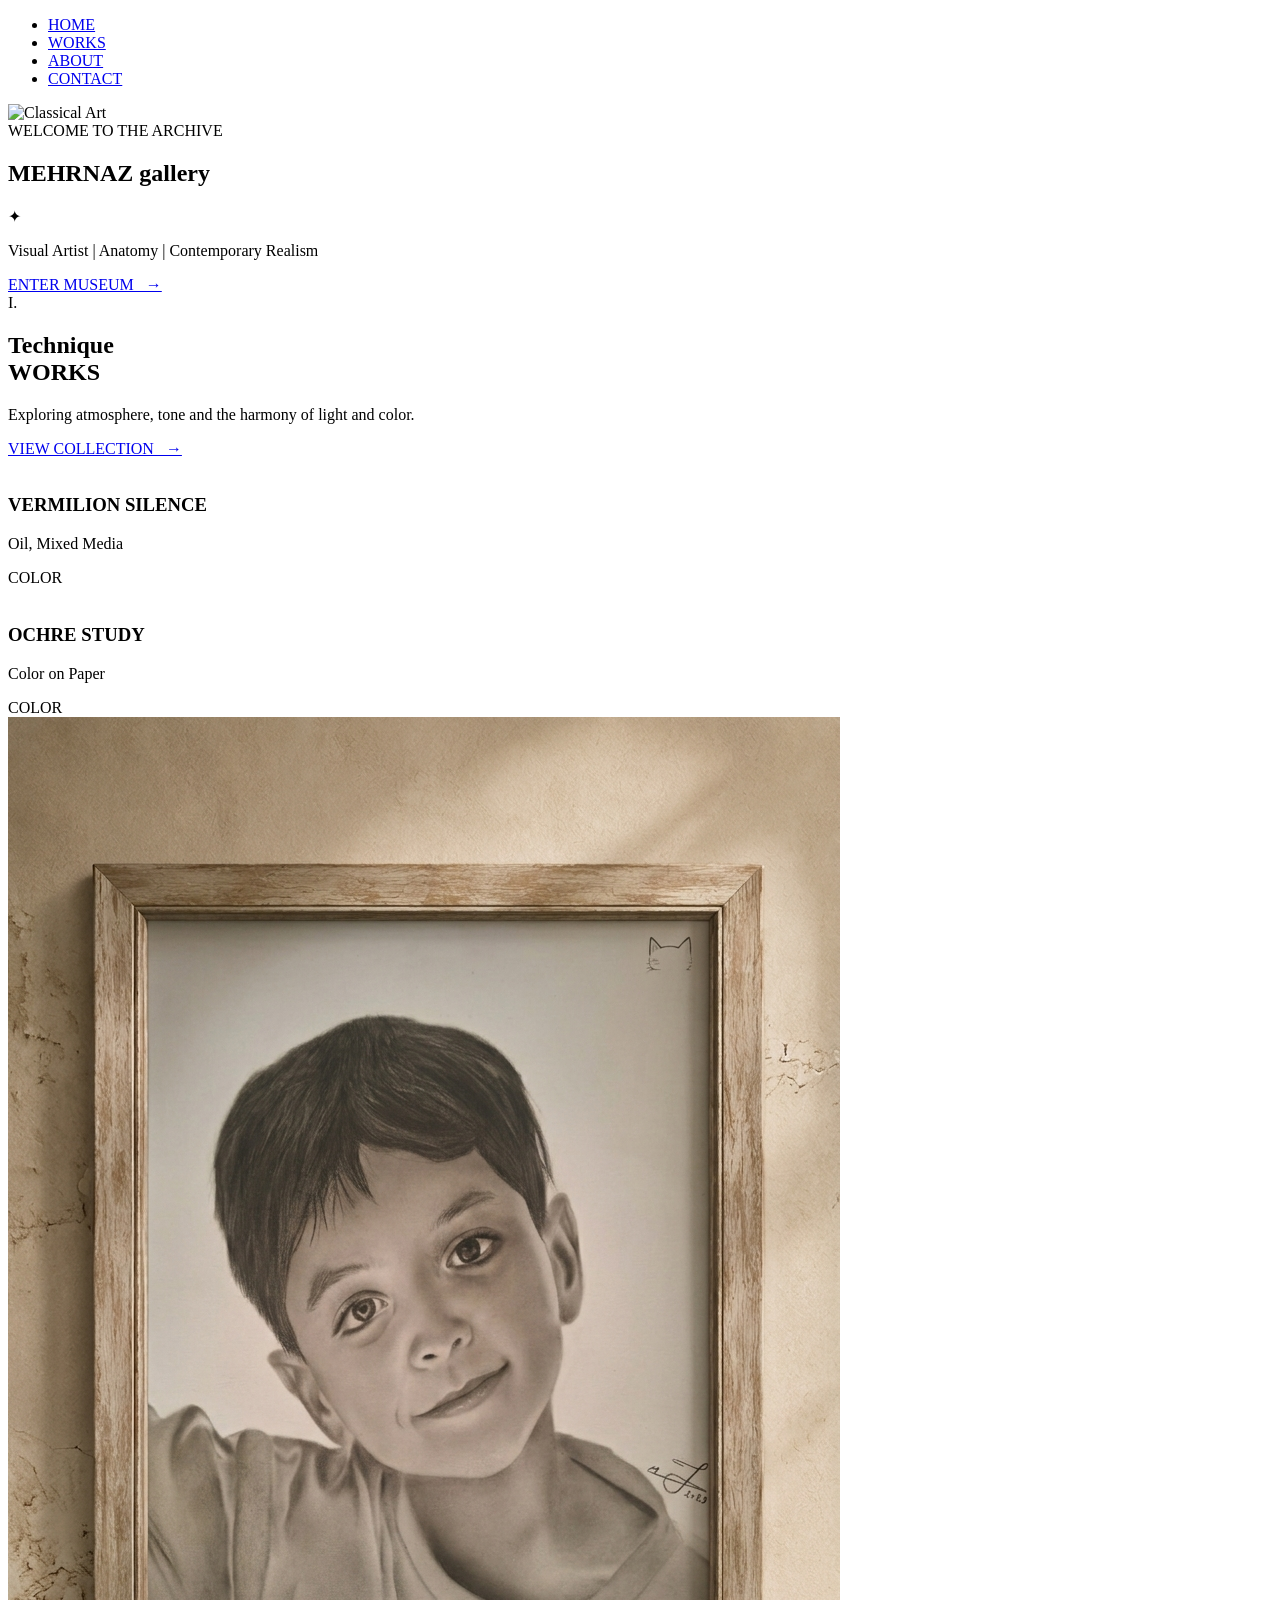
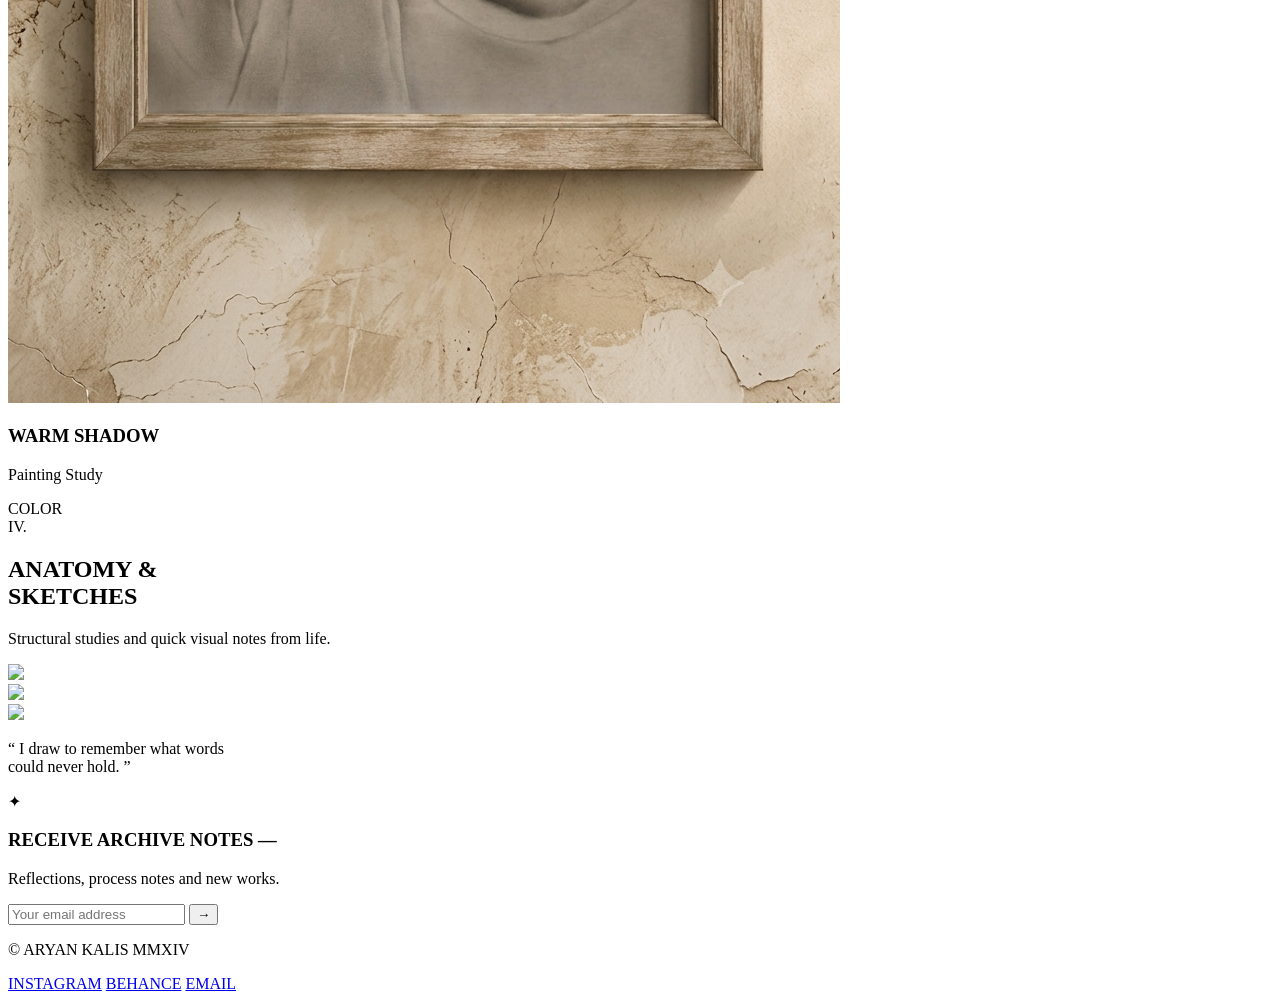
==== index.html @ 2e75ce8a "Add files via upload" ====
<!DOCTYPE html>
<html lang="fa">
<head>
    <meta charset="UTF-8">
    <meta name="viewport" content="width=device-width, initial-scale=1.0">
    <title>MJ| Archive</title>
    <link rel="stylesheet" href="style.css">
  
    <link href="https://fonts.googleapis.com/css2?family=Cinzel:wght@400;700&family=Playfair+Display:ital,wght@0,400;0,700;1,400&display=swap" rel="stylesheet">
</head>
<body>

    <div class="main-wrapper">
        <div class="main-wrapper">
    <section class="hero-section">
        <!-- منو حالا داخل بخش هیرو است تا روی عکس بیاید -->
        <header class="site-header">
           
            <nav class="main-nav">
                <ul>
                    <li><a href="#">HOME</a></li>
                    <li><a href="#museum">WORKS</a></li>
                    <li><a href="color.html">ABOUT</a></li>
                    <li><a href="#footer">CONTACT</a></li>
                </ul>
            </nav>
        </header>

        <img src="./takhtjamshid.png" alt="Classical Art" class="hero-art">
        
        <div class="hero-content">
            <span class="welcome-text">WELCOME TO THE ARCHIVE</span>
            <h1 class="main-title">MEHRNAZ gallery</h1>
            <div class="divider"><span>&#10022;</span></div>
            <p class="subtitle">Visual Artist | Anatomy | Contemporary Realism</p>
            
            <a href="#museum" class="museum-btn">ENTER MUSEUM &nbsp; &rarr;</a>
        </div>
    </section>
</div>
    </div>
<!-- فاصله بین هیرو و آرشیو -->
<div id="museum" class="section-spacer"></div>

<section class="archive-section" id="works">

    <!-- ردیف اول: بزرگ (Color Works) -->
    <div class="archive-row row-large">
        <aside class="archive-sidebar">
            <span class="roman-num">I.</span>
            <h2 class="row-title">Technique<br>WORKS</h2>
            <p class="row-desc">Exploring atmosphere, tone and the harmony of light and color.</p>
            <a href="color.html" class="view-collection">VIEW COLLECTION &nbsp; →</a>
        </aside>

        <div class="grid-3-col">
            <!-- کارت بزرگ ۱ -->
            <article class="big-card">
                <div class="hover-box">
                    <img class="edited-img" src="./koba1.png" alt="">
                    <img class="original-img" src="./koba.jpg" alt="">
                </div>
                <div class="card-info">
                    <h3>VERMILION SILENCE</h3>
                    <p>Oil, Mixed Media</p>
                    <span class="cat-tag">COLOR</span>
                </div>
            </article>
            <!-- کارت بزرگ ۲ -->
            <article class="big-card">
                <div class="hover-box">
                    <img class="edited-img" src="./khis1.png" alt="">
                    <img class="original-img" src="./wet.JPG" alt="">
                </div>
                <div class="card-info">
                    <h3>OCHRE STUDY</h3>
                    <p>Color on Paper</p>
                    <span class="cat-tag">COLOR</span>
                </div>
            </article>
            <!-- کارت بزرگ ۳ -->
            <article class="big-card">
                <div class="hover-box">
                    <img class="edited-img" src="./arad.png" alt="">
                    <img class="original-img" src="./arad1.jpg" alt="">
                </div>
                <div class="card-info">
                    <h3>WARM SHADOW</h3>
                    <p>Painting Study</p>
                    <span class="cat-tag">COLOR</span>
                </div>
            </article>
        </div>
    </div>

    <!-- ردیف دوم: کوچک (Ballpoint Pen) -->
    <!-- <div class="archive-row row-small">
        <aside class="archive-sidebar">
            <span class="roman-num">II.</span>
            <h2 class="row-title">BALLPOINT<br>PEN</h2>
            <p class="row-desc">Intricate details created with controlled lines and pressure.</p>
            <a href="pen.html" class="view-collection">VIEW COLLECTION &nbsp; →</a>
        </aside>

        <div class="grid-5-col">
            <div class="mini-thumb"><div class="hover-box"><img class="edited-img" src="https://images.unsplash.com/photo-1605721911519-3dfeb3be25e7?w=300"><img class="original-img" src="https://images.unsplash.com/photo-1502691876148-a84978e59af8?w=300"></div></div>
            <div class="mini-thumb"><div class="hover-box"><img class="edited-img" src="https://images.unsplash.com/photo-1453728013993-6d66e9c9123a?w=300"><img class="original-img" src="https://images.unsplash.com/photo-1579783922594-0438a2c1ca3f?w=300"></div></div>
            <div class="mini-thumb"><div class="hover-box"><img class="edited-img" src="https://images.unsplash.com/photo-1544465544-1b71aee9dfa3?w=300"><img class="original-img" src="https://images.unsplash.com/photo-1501183638710-841dd1904538?w=300"></div></div>
            <div class="mini-thumb"><div class="hover-box"><img class="edited-img" src="https://images.unsplash.com/photo-1582555172866-f73bb12a2ab3?w=300"><img class="original-img" src="https://images.unsplash.com/photo-1576133611422-54016a50567e?w=300"></div></div>
            <div class="mini-thumb"><div class="hover-box"><img class="edited-img" src="https://images.unsplash.com/photo-1615184661386-3b984377317e?w=300"><img class="original-img" src="https://images.unsplash.com/photo-1549490349-8643362247b5?w=300"></div></div>
        </div>
    </div> -->

    <!-- ردیف سوم: کوچک (Charcoal) -->
    <!-- <div class="archive-row row-small">
        <aside class="archive-sidebar">
            <span class="roman-num">III.</span>
            <h2 class="row-title">CHARCOAL<br>WORKS</h2>
            <p class="row-desc">High contrast portraits and soft atmospheric values.</p>
            <a href="charcoal.html" class="view-collection">VIEW COLLECTION &nbsp; →</a>
        </aside>

        <div class="grid-5-col">
            <div class="mini-thumb"><div class="hover-box"><img class="edited-img" src="https://images.unsplash.com/photo-1506744038136-46273834b3fb?w=300"><img class="original-img" src="https://images.unsplash.com/photo-1543857778-c4a1a3e0b2eb?w=300"></div></div>
            <div class="mini-thumb"><div class="hover-box"><img class="edited-img" src="https://images.unsplash.com/photo-1533035350221-afc0173da7f9?w=300"><img class="original-img" src="https://images.unsplash.com/photo-1505740420928-5e560c06d30e?w=300"></div></div>
            <div class="mini-thumb"><div class="hover-box"><img class="edited-img" src="https://images.unsplash.com/photo-1584441484033-6625a3aaccda?w=300"><img class="original-img" src="https://images.unsplash.com/photo-1514306191717-452ec28c7814?w=300"></div></div>
            <div class="mini-thumb"><div class="hover-box"><img class="edited-img" src="https://images.unsplash.com/photo-1551269901-5c5e14c25df7?w=300"><img class="original-img" src="https://images.unsplash.com/photo-1503023345310-bd7c1de61c7d?w=300"></div></div>
            <div class="mini-thumb"><div class="hover-box"><img class="edited-img" src="https://images.unsplash.com/photo-1513542789411-b6a5d4f31634?w=300"><img class="original-img" src="https://images.unsplash.com/photo-1494232410401-ad00d5433cfa?w=300"></div></div>
        </div>
    </div> -->

    <!-- ردیف چهارم: کوچک (Anatomy & Sketch) ادغام شده -->
    <div class="archive-row row-small">
        <aside class="archive-sidebar">
            <span class="roman-num">IV.</span>
            <h2 class="row-title">ANATOMY &<br>SKETCHES</h2>
            <p class="row-desc">Structural studies and quick visual notes from life.</p>
            <!-- <a href="anatomy.html" class="view-collection">VIEW COLLECTION &nbsp; →</a> -->
        </aside>

        <div class="grid-5-col">
            <div class="mini-thumb"><div class="hover-box"><img class="edited-img" src="./New folder/jom1.png"></div></div>
            <div class="mini-thumb"><div class="hover-box"><img class="edited-img" src="./New folder/jom2.png"></div></div>
            <!-- <div class="mini-thumb"><div class="hover-box"><img class="edited-img" src="./New folder/pa1.png"><img class="original-img" src="https://images.unsplash.com/photo-1543857778-c4a1a3e0b2eb?w=300"></div></div> -->
            <!-- <div class="mini-thumb"><div class="hover-box"><img class="edited-img" src="./New folder/pa2.png"><img class="original-img" src="https://images.unsplash.com/photo-1544717297-fa15c390212a?w=300"></div></div> -->
            <div class="mini-thumb"><div class="hover-box"><img class="edited-img" src="./New folder/pa3.png"></div></div>
        </div>
    </div>

</section>
<footer id="footer" class="site-footer">
    <div class="footer-container">
        
        <!-- بخش نقل‌قول سمت چپ -->
        <div class="footer-quote">
            <p class="quote-text">
                “ I draw to remember what words <br> could never hold. ”
            </p>
            <div class="footer-symbol">✦</div>
        </div>

        <!-- بخش خبرنامه سمت راست -->
        <div class="footer-newsletter">
            <h3 class="newsletter-title">RECEIVE ARCHIVE NOTES —</h3>
            <p class="newsletter-desc">Reflections, process notes and new works.</p>
            
            <form class="subscribe-form">
                <input type="email" placeholder="Your email address" class="email-input">
                <button type="submit" class="submit-btn">→</button>
            </form>
        </div>

    </div>
    
    <!-- بخش کپی‌رایت پایین -->
    <div class="footer-bottom">
        <p>© ARYAN KALIS MMXIV</p>
        <div class="social-links">
            <a href="#">INSTAGRAM</a>
            <a href="#">BEHANCE</a>
            <a href="#">EMAIL</a>
        </div>
    </div>
</footer>
</body>
</html>
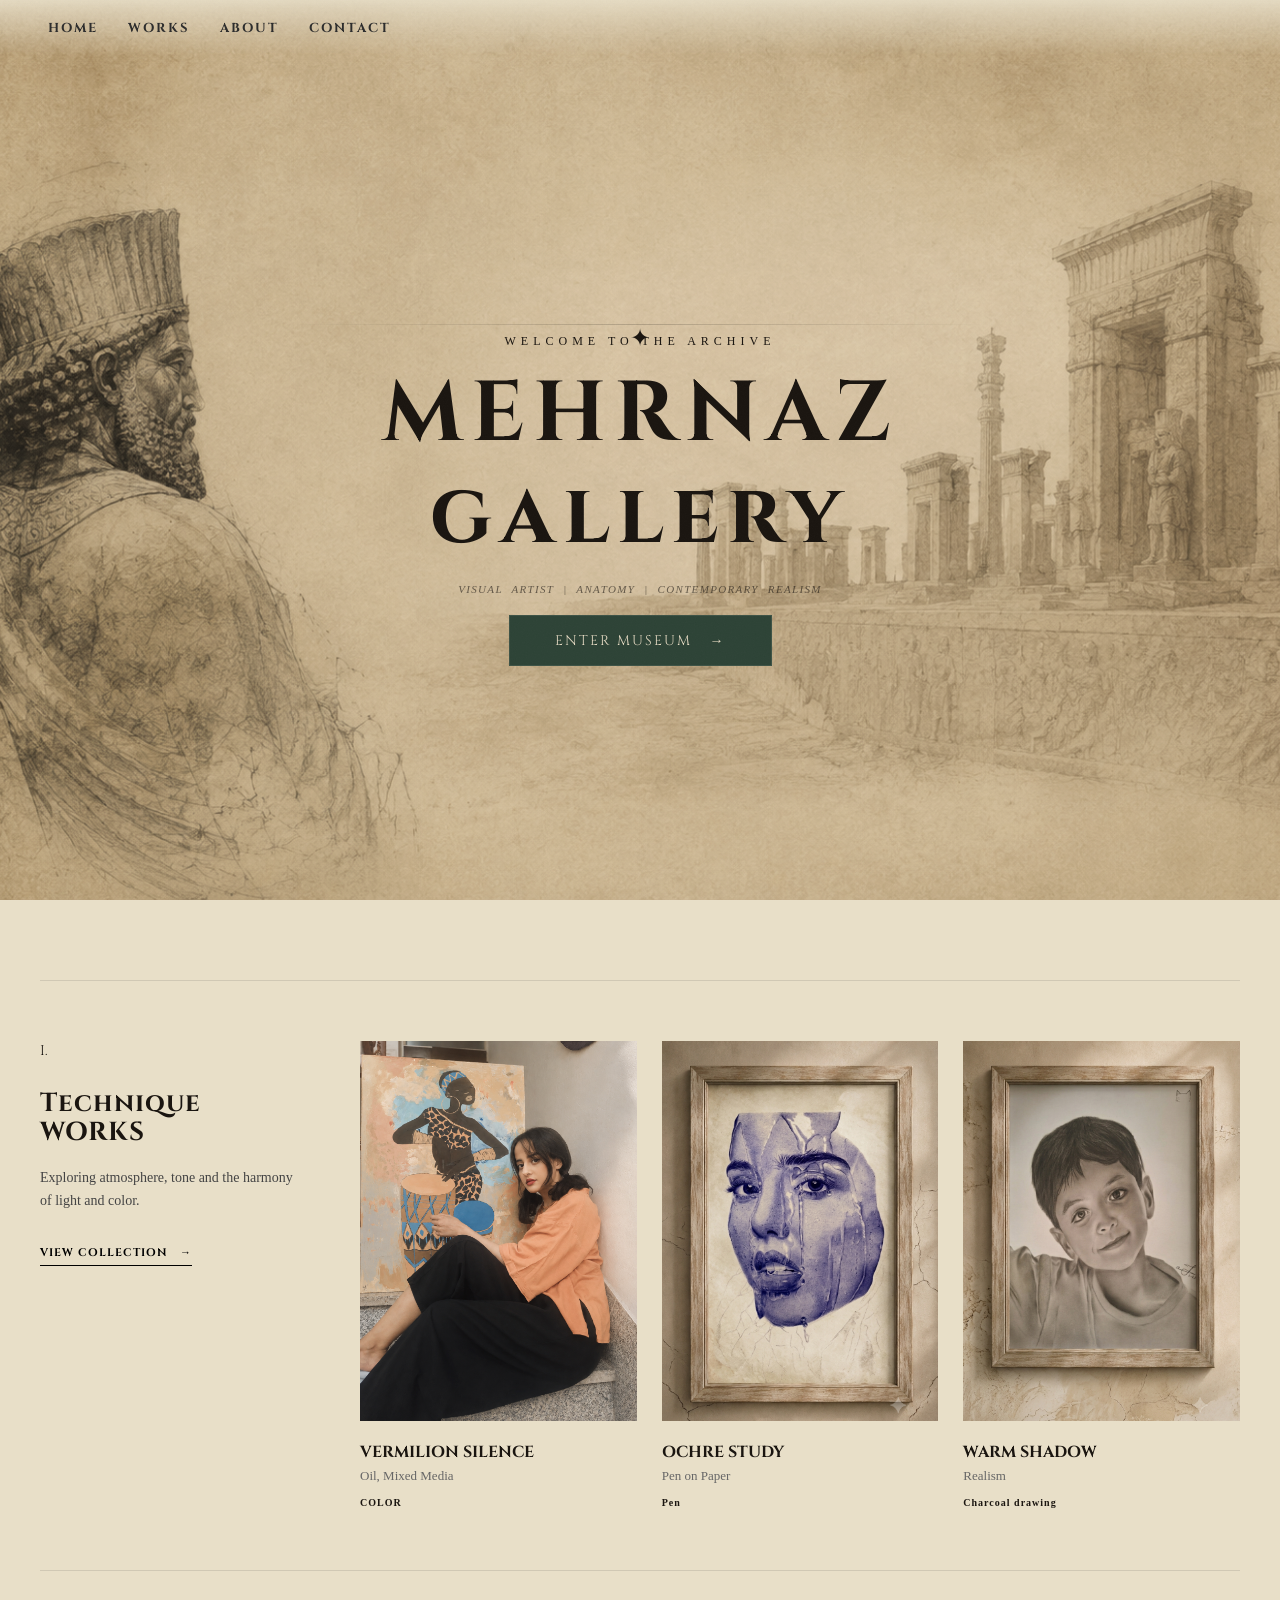
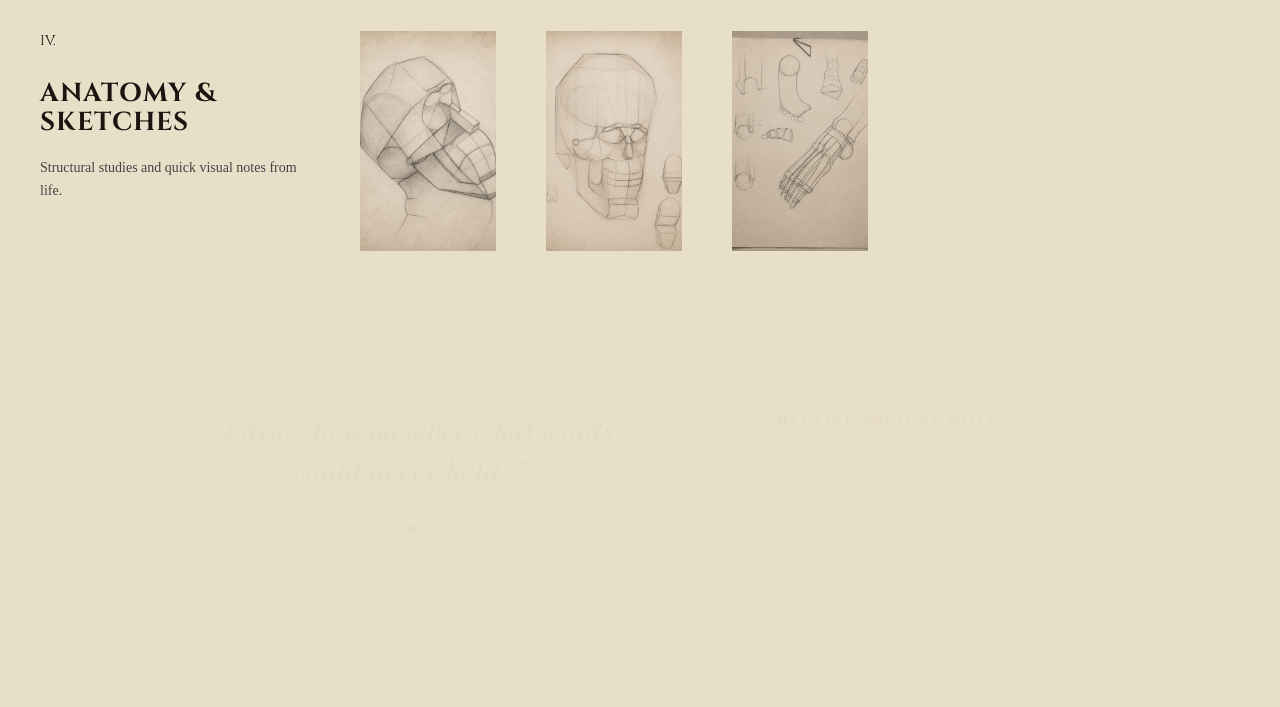
==== commit 0ac782e0: "Update index.html" ====
--- a/index.html
+++ b/index.html
@@ -74,8 +74,8 @@
                 </div>
                 <div class="card-info">
                     <h3>OCHRE STUDY</h3>
-                    <p>Color on Paper</p>
-                    <span class="cat-tag">COLOR</span>
+                    <p>Pen on Paper</p>
+                    <span class="cat-tag">Pen</span>
                 </div>
             </article>
             <!-- کارت بزرگ ۳ -->
@@ -86,8 +86,8 @@
                 </div>
                 <div class="card-info">
                     <h3>WARM SHADOW</h3>
-                    <p>Painting Study</p>
-                    <span class="cat-tag">COLOR</span>
+                    <p>Realism</p>
+                    <span class="cat-tag">Charcoal drawing</span>
                 </div>
             </article>
         </div>
@@ -183,4 +183,4 @@
     </div>
 </footer>
 </body>
-</html>+</html>
--- a/style.css
+++ b/style.css
@@ -0,0 +1,1164 @@
+/* ۱. تنظیمات پایه و ریست کردن مرورگر */
+* {
+    margin: 0;
+    padding: 0;
+    box-sizing: border-box;
+}
+html {
+  scroll-behavior: smooth;
+}
+
+body {
+    /* ۱. فونت و رنگ متن */
+    font-family: 'Playfair Display', serif;
+    color: #2c2c2c;
+    margin: 0;
+    padding: 0;
+
+    /* ۲. تنظیم عکس پس‌زمینه (استفاده از background-image به جای background خالی) */
+    background-image: url('./1782027139327.jpg');
+    
+    /* ۳. جلوگیری از تکرار */
+    background-repeat: no-repeat;
+    
+    /* ۴. پوشش کل صفحه بدون تغییر شکل */
+    background-size: cover;
+    
+    /* ۵. ثابت ماندن پس‌زمینه موقع اسکرول (بسیار مهم برای تمیز بودن کار) */
+    background-attachment: fixed;
+    
+    /* ۶. مرکز کردن عکس */
+    background-position: center;
+}
+/* ۲. بخش هیرو (تصویر کل صفحه) */
+.hero-section {
+    position: relative;
+    width: 100%;
+    height: 100vh; /* ارتفاع کل صفحه */
+    display: flex;
+    flex-direction: column;
+    justify-content: center;
+    align-items: center;
+    text-align: center;
+}
+a {
+  text-decoration: none;   /* حذف خط زیر */
+  color: inherit;          /* رنگ مثل بقیه متن */
+}
+/* تصویر پس‌زمینه */
+.hero-art {
+    position: absolute;
+    top: 0;
+    left: 0;
+    width: 100%;
+    height: 100%;
+    object-fit: cover; /* پر کردن صفحه بدون تغییر شکل */
+    z-index: 1;
+    filter: sepia(30%) brightness(0.9);
+}
+
+/* ۳. منوی بالای صفحه (روی عکس) */
+.site-header {
+    position: absolute;
+    top: 0;
+    left: 0;
+    width: 100%;
+    z-index: 10;
+    display: flex;
+    justify-content: space-between;
+    align-items: center;
+    padding: 20px 5%;
+}
+
+.logo {
+    font-family: 'Cinzel', serif;
+    font-size: 24px;
+    border: 1px solid #2c2c2c;
+    padding: 5px 12px;
+}
+
+/* رفع مشکل عمودی بودن و نقطه‌های منو */
+.main-nav ul {
+    list-style: none; /* حذف نقطه‌ها */
+    display: flex;    /* افقی کردن منو */
+    gap: 30px;        /* فاصله بین گزینه‌ها */
+}
+
+.main-nav ul li a {
+    text-decoration: none;
+    color: #2c2c2c;
+    font-family: 'Cinzel', serif;
+    font-size: 13px;
+    letter-spacing: 2px;
+    font-weight: bold;
+}
+
+/* ۴. محتوای وسط صفحه */
+.hero-content {
+    position: relative;
+    z-index: 5;
+    max-width: 800px;
+    padding: 20px;
+}
+
+.welcome-text {
+    font-size: 12px;
+    letter-spacing: 5px;
+    display: block;
+    margin-bottom: 10px;
+}
+
+.main-title {
+    font-family: 'Cinzel', serif;
+    font-size: clamp(40px, 10vw, 85px); /* ریسپانسیو کردن خودکار سایز متن */
+    letter-spacing: 8px;
+    line-height: 1.2;
+    margin: 15px 0;
+}
+
+.divider {
+    font-size: 24px;
+    margin: 10px 0;
+}
+
+.subtitle {
+    font-size: clamp(14px, 2vw, 18px);
+    font-style: italic;
+    margin-bottom: 40px;
+    word-spacing: 5px;
+}
+
+/* دکمه سبز معروف */
+.museum-btn {
+    display: inline-block;
+    background-color: #2d4336;
+    color: #e5dac3;
+    padding: 15px 45px;
+    text-decoration: none;
+    font-family: 'Cinzel', serif;
+    font-size: 14px;
+    letter-spacing: 2px;
+    border: 1px solid #3e5346;
+    transition: all 0.3s ease;
+}
+
+.museum-btn:hover {
+    background-color: #1e2e25;
+    padding: 15px 55px; /* کمی بزرگتر شدن در هوور */
+}
+
+/* ۵. ریسپانسیو (برای موبایل) */
+@media (max-width: 768px) {
+    .site-header {
+        flex-direction: column; /* در موبایل لوگو و منو زیر هم بیایند */
+        gap: 15px;
+        padding: 20px;
+    }
+    
+    .main-nav ul {
+        gap: 15px; /* فاصله کمتر در موبایل */
+    }
+
+    .main-nav ul li a {
+        font-size: 11px;
+    }
+    
+    .hero-content {
+        width: 90%;
+    }
+}
+/* ایجاد فاصله بین بخش بالا و آرشیو */
+.section-spacer {
+    height: 80px;
+    background-color: transparent;
+}
+
+.archive-section {
+    width: 100%;
+    max-width: 1400px;
+    margin: 0 auto;
+    padding: 0 40px;
+}
+
+/* استایل ردیف‌ها */
+.archive-row {
+    display: grid;
+    grid-template-columns: 280px 1fr;
+    gap: 40px;
+    padding: 60px 0;
+    border-top: 1px solid rgba(0, 0, 0, 0.1);
+}
+
+/* ستون سمت چپ */
+.archive-sidebar {
+    padding-right: 20px;
+}
+
+.roman-num {
+    font-family: 'Cinzel', serif;
+    font-size: 14px;
+    display: block;
+    margin-bottom: 30px;
+}
+
+.row-title {
+    font-family: 'Cinzel', serif;
+    font-size: 26px;
+    line-height: 1.1;
+    margin-bottom: 20px;
+    letter-spacing: 1px;
+}
+
+.row-desc {
+    font-size: 14px;
+    line-height: 1.6;
+    margin-bottom: 30px;
+    color: #444;
+}
+
+.view-collection {
+    font-family: 'Cinzel', serif;
+    font-size: 11px;
+    text-decoration: none;
+    color: #000;
+    font-weight: bold;
+    letter-spacing: 1px;
+    border-bottom: 1px solid #000;
+    padding-bottom: 5px;
+}
+
+/* گرید ۳ ستونه (ردیف اول) */
+.grid-3-col {
+    display: grid;
+    grid-template-columns: repeat(3, 1fr);
+    gap: 25px;
+}
+
+/* گرید ۵ ستونه (ردیف‌های بعدی) */
+.grid-5-col {
+    display: grid;
+    grid-template-columns: repeat(5, 1fr);
+    gap: 50px;
+}
+
+/* کارت‌ها و هاور */
+.hover-box {
+    position: relative;
+    width: 100%;
+    overflow: hidden;
+    background: #ccc;
+}
+
+/* عکس‌های ردیف اول بزرگتر باشند */
+.row-large .hover-box { height: 380px; }
+.row-small .hover-box { height: 220px; }
+
+.hover-box img {
+    position: absolute;
+    width: 100%;
+    height: 100%;
+    object-fit: cover;
+    transition: opacity 0.6s ease;
+}
+
+.original-img { opacity: 0; }
+.hover-box:hover .original-img { opacity: 1; }
+.hover-box:hover .edited-img { opacity: 0; }
+
+/* جزئیات زیر کارت‌های بزرگ */
+.card-info {
+    padding-top: 20px;
+}
+
+.card-info h3 {
+    font-family: 'Cinzel', serif;
+    font-size: 16px;
+    margin-bottom: 5px;
+}
+
+.card-info p {
+    font-size: 13px;
+    color: #666;
+    margin-bottom: 8px;
+}
+
+.cat-tag {
+    font-size: 10px;
+    font-weight: bold;
+    letter-spacing: 1px;
+}
+
+/* ریسپانسیو */
+@media (max-width: 1024px) {
+    .archive-row { grid-template-columns: 1fr; }
+    .grid-3-col, .grid-5-col { grid-template-columns: repeat(2, 1fr); }
+}
+/* =============================== */
+/* Footer Styles */
+/* =============================== */
+
+.site-footer {
+    background-color: #1b261f; /* رنگ سبز تیره یشمی مطابق دکمه و فوتر عکس */
+    /* background: url(./1782265304501-019ef749-cc1a-7502-b3b3-4972e152d02b.png); */
+        background: url(./1782266208495-019ef757-bc6c-731b-83d4-2b07bb6ad43a.png);
+
+    color: #e5dac3; /* رنگ متن کرم روشن */
+    padding: 100px 8% 40px;
+    font-family: 'Playfair Display', serif;
+      background-repeat: no-repeat;
+    
+    /* ۴. پوشش کل صفحه بدون تغییر شکل */
+    background-size: cover;
+    
+    /* ۵. ثابت ماندن پس‌زمینه موقع اسکرول (بسیار مهم برای تمیز بودن کار) */
+    background-attachment: fixed;
+    
+    /* ۶. مرکز کردن عکس */
+    background-position: center;
+}
+
+.footer-container {
+    display: flex;
+    justify-content: space-between;
+    align-items: flex-start;
+    gap: 60px;
+    padding-bottom: 80px;
+}
+
+/* استایل نقل قول */
+.footer-quote {
+    flex: 1;
+    text-align: center;
+}
+
+.quote-text {
+    font-size: 28px;
+    font-style: italic;
+    line-height: 1.4;
+    margin-bottom: 25px;
+    letter-spacing: 0.5px;
+}
+
+.footer-symbol {
+    font-size: 20px;
+    opacity: 0.7;
+}
+
+/* استایل خبرنامه */
+.footer-newsletter {
+    flex: 1;
+    max-width: 400px;
+}
+
+.newsletter-title {
+    font-family: 'Cinzel', serif;
+    font-size: 14px;
+    letter-spacing: 2px;
+    margin-bottom: 15px;
+}
+
+.newsletter-desc {
+    font-size: 14px;
+    margin-bottom: 30px;
+    opacity: 0.8;
+}
+
+/* فرم ایمیل */
+.subscribe-form {
+    display: flex;
+    border-bottom: 1px solid rgba(229, 218, 195, 0.3);
+    padding-bottom: 10px;
+}
+
+.email-input {
+    background: transparent;
+    border: none;
+    color: #e5dac3;
+    width: 100%;
+    font-family: 'Playfair Display', serif;
+    font-size: 16px;
+    outline: none;
+}
+
+.email-input::placeholder {
+    color: rgba(229, 218, 195, 0.4);
+    font-style: italic;
+}
+
+.submit-btn {
+    background: transparent;
+    border: none;
+    color: #e5dac3;
+    font-size: 20px;
+    cursor: pointer;
+    padding-left: 15px;
+    transition: 0.3s;
+}
+
+.submit-btn:hover {
+    transform: translateX(5px);
+}
+
+/* بخش کپی رایت و لینک‌ها */
+.footer-bottom {
+    border-top: 1px solid rgba(229, 218, 195, 0.1);
+    padding-top: 30px;
+    display: flex;
+    justify-content: space-between;
+    align-items: center;
+    font-family: 'Cinzel', serif;
+    font-size: 11px;
+    letter-spacing: 1px;
+}
+
+.social-links {
+    display: flex;
+    gap: 25px;
+}
+
+.social-links a {
+    text-decoration: none;
+    color: #e5dac3;
+    opacity: 0.7;
+    transition: 0.3s;
+}
+
+.social-links a:hover {
+    opacity: 1;
+}
+
+/* ریسپانسیو برای موبایل */
+@media (max-width: 768px) {
+    .footer-container {
+        flex-direction: column;
+        text-align: center;
+    }
+    
+    .footer-newsletter {
+        max-width: 100%;
+        margin-top: 40px;
+    }
+
+    .footer-bottom {
+        flex-direction: column;
+        gap: 20px;
+    }
+}/* تم تیره و فونت‌ها */
+.dark-page { 
+    background-color: #121212; 
+    color: #24221f; 
+    font-family: 'EB Garamond', serif;
+    background: url(./آناتومی.png);
+    background-repeat: no-repeat;
+    
+    /* ۴. پوشش کل صفحه بدون تغییر شکل */
+    background-size: cover;
+    
+    /* ۵. ثابت ماندن پس‌زمینه موقع اسکرول (بسیار مهم برای تمیز بودن کار) */
+    background-attachment: fixed;
+    
+    /* ۶. مرکز کردن عکس */
+    background-position: center;
+
+}
+
+.layout { 
+    display: flex; 
+}
+
+/* ستون چپ */
+.left-side {
+    width: 60px; 
+    border-right: 1px solid rgba(209, 199, 183, 0.1);
+    display: flex; 
+    flex-direction: column; 
+    justify-content: space-between;
+    padding: 50px 0; 
+    position: fixed; 
+    height: 100vh;
+}
+
+.vert-text {
+    writing-mode: vertical-rl; 
+    transform: rotate(180deg);
+    font-family: 'Cinzel', serif; 
+    letter-spacing: 5px; 
+    font-size: 11px; 
+    opacity: 0.5;
+}
+
+/* بدنه اصلی */
+.main-body { 
+    margin-left: 60px; 
+    padding: 80px 8%; 
+    width: 100%; 
+}
+
+.top-part h1 { 
+    font-size: 5rem; 
+    line-height: 0.8; 
+    margin-bottom: 20px; 
+    font-family: 'Playfair Display', serif;
+}
+
+.top-part h1 span { 
+    font-style: italic; 
+    color: #262927; 
+}
+
+.btn-back {
+    text-decoration: none;
+    color: #263629;
+    font-family: 'Cinzel', serif;
+    font-size: 11px;
+    margin-bottom: 20px;
+    display: block;
+}
+
+/* بخش‌های بزرگ نقاشی */
+.big-drawings .draw-box {
+    display: grid; 
+    grid-template-columns: 1.4fr 1fr; 
+    gap: 60px; 
+    margin: 100px 0; 
+    align-items: center;
+}
+
+.big-drawings .draw-box.reverse { 
+    grid-template-columns: 1fr 1.4fr; 
+}
+
+.img-space {
+    position: relative; 
+    height: 600px; 
+    overflow: hidden; 
+    border: 1px solid rgba(209, 199, 183, 0.2);
+}
+
+.img-space img { 
+    position: absolute; 
+    width: 100%; 
+    height: 100%; 
+    object-fit: cover; 
+    transition: 0.8s; 
+}
+
+/* افکت قبل و بعد (هاور) */
+.hover-show .img-under { opacity: 0; }
+.hover-show:hover .img-under { opacity: 1; }
+.hover-show:hover .img-top { opacity: 0; }
+
+.hand-write {
+    font-size: 1.7rem; 
+    font-style: italic; 
+    color: #4d3d22; 
+    padding-left: 20px; 
+    border-left: 1px solid #7a8a7d;
+    margin-top: 20px;
+}
+
+/* گرید آناتومی */
+.sub-title { 
+    font-family: 'Cinzel', serif; 
+    font-size: 1.1rem; 
+    margin: 80px 0 30px; 
+    opacity: 0.7;
+}
+
+.practice-grid {
+    display: grid; 
+    grid-template-columns: repeat(3, 1fr); 
+    gap: 25px;
+}
+
+.mini-box { 
+    position: relative; 
+    height: 380px; 
+    overflow: hidden; 
+}
+
+.mini-box img { 
+    width: 100%; 
+    height: 100%; 
+    object-fit: cover; 
+    position: absolute; 
+    transition: 0.5s; 
+}
+
+.mini-box .info { 
+    position: absolute; 
+    bottom: 10px; 
+    left: 10px; 
+    font-family: 'Cinzel', serif; 
+    font-size: 10px; 
+    background: rgba(0,0,0,0.7); 
+    padding: 3px 7px; 
+    z-index: 10;
+}
+
+/* کلاژ اسکچ‌ها */
+.sketches-section { 
+    margin-top: 150px; 
+}
+
+.pile-of-paper { 
+    position: relative; 
+    height: 800px; 
+}
+
+.p { 
+    position: absolute; 
+    width: 280px; 
+    box-shadow: 10px 10px 30px rgba(0,0,0,0.5); 
+    transition: 0.4s; 
+    filter: sepia(20%); 
+}
+
+/* موقعیت‌های نامنظم عکس‌ها */
+.p1 { top: 0; left: 5%; transform: rotate(-3deg); }
+.p2 { top: 30px; left: 30%; transform: rotate(4deg); z-index: 2; }
+.p3 { top: -20px; right: 10%; transform: rotate(-1deg); }
+.p4 { top: 320px; left: 10%; transform: rotate(2deg); z-index: 3; }
+.p5 { top: 280px; right: 25%; transform: rotate(-5deg); }
+.p6 { top: 440px; left: 40%; transform: rotate(1deg); }
+.p7 { top: 180px; left: 15%; transform: rotate(6deg); }
+.p8 { top: 500px; right: 5%; transform: rotate(-2deg); }
+
+.p:hover { 
+    transform: scale(1.1) rotate(0deg); 
+    z-index: 100; 
+    filter: sepia(0%); 
+}
+
+/* ریسپانسیو */
+@media (max-width: 900px) {
+    .practice-grid { grid-template-columns: 1fr; }
+    .big-drawings .draw-box { grid-template-columns: 1fr; }
+    .pile-of-paper { height: auto; display: flex; flex-wrap: wrap; gap: 15px; }
+    .p { position: static; width: 100%; }
+}
+
+
+
+
+/* 22222222222222222222222222222 */
+
+ @import url('https://fonts.googleapis.com/css2?family=IM+Fell+English:ital@0;1&family=Cormorant+Garamond:ital,wght@0,300;0,400;0,600;1,300;1,400&family=EB+Garamond:ital,wght@0,400;0,500;1,400&display=swap');
+
+    /* ================= Reset & Variables ================= */
+    *, *::before, *::after {
+      margin: 0;
+      padding: 0;
+      box-sizing: border-box;
+    }
+
+    :root {
+      --parchment: #e8dfc8;
+      --ink: #1a1510;
+      --ink-light: #3a2e20;
+      --border-color: rgba(26, 21, 16, 0.2);
+    }
+
+    html {
+      scroll-behavior: smooth;
+    }
+
+    body {
+      background-color: var(--parchment);
+      color: var(--ink); 
+      font-family: 'EB Garamond', serif;
+      overflow-x: hidden;
+    }
+
+    /* Texture Overlay */
+    body::before {
+      content: '';
+      position: fixed;
+      inset: 0;
+      background-image: url("data:image/svg+xml,%3Csvg xmlns='http://www.w3.org/2000/svg' width='400' height='400'%3E%3Cfilter id='noise'%3E%3CfeTurbulence type='fractalNoise' baseFrequency='0.9' numOctaves='4' stitchTiles='stitch'/%3E%3CfeColorMatrix type='saturate' values='0'/%3E%3C/filter%3E%3Crect width='400' height='400' filter='url(%23noise)' opacity='0.06'/%3E%3C/svg%3E");
+      pointer-events: none;
+      z-index: 9999;
+      opacity: 0.4;
+    }
+
+    /* ================= Utilities (کلاس‌های پرکاربرد) ================= */
+    .img-vintage {
+      object-fit: cover;
+      /* mix-blend-mode: multiply; */
+    }
+    
+    .divider {
+      position: absolute;
+      top: 0;
+      left: 48px;
+      right: 48px;
+      height: 1px;
+      background: linear-gradient(to right, transparent, var(--border-color), transparent);
+    }
+
+    .divider-full {
+      position: absolute;
+      top: 0;
+      left: 0;
+      right: 0;
+      height: 1px;
+      background: linear-gradient(to right, transparent, var(--border-color), transparent);
+    }
+
+    .mini-label {
+      font-family: 'EB Garamond', serif;
+      font-size: 10px;
+      letter-spacing: 0.2em;
+      text-transform: uppercase;
+      opacity: 0.5;
+    }
+
+    .dot {
+      display: inline-block;
+      width: 20px;
+      height: 20px;
+      background: var(--ink);
+      border-radius: 50%;
+    }
+
+    /* ================= Typography ================= */
+    .title-main {
+      font-family: 'IM Fell English', serif;
+      font-size: clamp(48px, 7vw, 88px);
+      line-height: 1.0;
+      font-weight: 400;
+      letter-spacing: -0.01em;
+      color: var(--ink);
+    }
+
+    .title-section {
+      font-family: 'IM Fell English', serif;
+      font-size: clamp(26px, 4vw, 50px);
+      font-weight: 400;
+      line-height: 1.1;
+      color: var(--ink);
+    }
+    
+.poem {
+  font-family: "Vazirmatn", serif;
+  font-size: 34px;
+  line-height: 2.4;
+  margin-left: 120px;
+  direction: rtl;
+  text-align: right;
+  color: #1f1f1f;
+  opacity: 0.9;
+}
+    .title-italic {
+      font-style: italic;
+    }
+
+    .text-body {
+      font-size: 13.5px;
+      line-height: 1.85;
+      opacity: 0.65;
+    }
+
+    /* ================= Navigation ================= */
+    nav {
+      position: fixed;
+      top: 0;
+      left: 0;
+      width: 100%;
+      z-index: 100;
+      display: flex;
+      align-items: center;
+      justify-content: space-between;
+      padding: 18px 48px;
+      background: linear-gradient(to bottom, rgba(232, 223, 200, 0.92) 0%, transparent 100%);
+    }
+
+    .nav-logo {
+      width: 36px;
+      height: 36px;
+      border: 1.5px solid var(--ink);
+      border-radius: 50%;
+      display: flex;
+      align-items: center;
+      justify-content: center;
+      font-family: 'Cormorant Garamond', serif;
+      font-size: 13px;
+      font-weight: 600;
+    }
+
+    .nav-links {
+      display: flex;
+      gap: 32px;
+      list-style: none;
+    }
+
+    .nav-links a {
+      font-family: 'EB Garamond', serif;
+      font-size: 11px;
+      letter-spacing: 0.15em;
+      text-transform: uppercase;
+      color: var(--ink);
+      text-decoration: none;
+      opacity: 0.75;
+      transition: opacity 0.3s;
+    }
+
+    .nav-links a:hover {
+      opacity: 1;
+    }
+
+    /* ================= Main Grid Layout ================= */
+    .wrapper {
+      display: grid;
+      grid-template-columns: 1fr 1fr;
+      position: relative;
+    }
+
+    .col-left {
+      border-right: 1px solid rgba(26, 21, 16, 0.12);
+    }
+
+    /* ================= Component: Hero ================= */
+    .hero {
+      padding-top: 120px;
+      min-height: 100vh;
+      position: relative;
+      padding-left: 48px;
+      padding-right: 48px;
+      display: flex;
+      flex-direction: column;
+    }
+
+    .circle-badge {
+      position: absolute;
+      top: 70px;
+      left: 50%;
+      transform: translateX(-50%);
+      width: 70px;
+      height: 70px;
+      border: 1px solid rgba(26, 21, 16, 0.3);
+      border-radius: 50%;
+      display: flex;
+      align-items: center;
+      justify-content: center;
+    }
+
+    .circle-inner {
+      width: 46px;
+      height: 46px;
+      border: 1px solid rgba(26, 21, 16, 0.2);
+      border-radius: 50%;
+    }
+
+    /* عکس هدر بزرگ شد */
+    .hero-img {
+      position: absolute;
+      top: 80px;
+      right: -50px;
+      width: 350px;
+      height: 450px;
+      z-index: 1;
+      /* filter: sepia(25%) saturate(65%) brightness(0.92); */
+    }
+
+    .hero-content {
+      margin-top: 100px;
+      position: relative;
+      z-index: 2;
+    }
+
+    .subtitle {
+      font-size: 11px;
+      letter-spacing: 0.12em;
+      text-transform: uppercase;
+      opacity: 0.6;
+      margin-bottom: 20px;
+    }
+
+    /* چشم بزرگ شد */
+    .hero-eye {
+      position: absolute;
+      bottom: 220px;
+      left: 48px;
+      width: 250px;
+      height: 160px;
+      object-position: center 20%;
+      /* filter: sepia(30%) saturate(60%) brightness(0.88); */
+    }
+
+    .btn-enter {
+      display: inline-flex;
+      align-items: center;
+      gap: 10px;
+      font-size: 12px;
+      letter-spacing: 0.2em;
+      text-transform: uppercase;
+      color: var(--ink);
+      text-decoration: none;
+      margin-top: auto;
+      padding-bottom: 60px;
+      opacity: 0.7;
+      transition: all 0.3s;
+    }
+
+    .btn-enter::after {
+      content: '————';
+      letter-spacing: -0.1em;
+      font-size: 10px;
+    }
+
+    .btn-enter:hover {
+      opacity: 1;
+      gap: 18px;
+    }
+
+    .deco-line {
+      position: absolute;
+      bottom: 0;
+      left: 0;
+      width: 100%;
+      height: 1px;
+      background: linear-gradient(to right, transparent, var(--ink-light), transparent);
+      opacity: 0.3;
+    }
+
+    /* ================= Layout Grids ================= */
+    .grid-2 {
+      display: grid;
+      grid-template-columns: 1.2fr 1fr;
+      gap: 40px; /* فاصله بیشتر شد */
+      align-items: start;
+    }
+
+    .grid-3 {
+      display: grid;
+      grid-template-columns: 1fr 1fr 1fr;
+      gap: 15px; /* فاصله بیشتر شد */
+    }
+
+    .grid-uneven {
+      display: grid;
+      grid-template-columns: 3fr 2fr;
+      gap: 15px; /* فاصله بیشتر شد */
+    }
+
+    .flex-group {
+      display: flex;
+      gap: 20px; /* فاصله بیشتر شد */
+      align-items: flex-end;
+    }
+
+    .flex-col {
+      display: flex;
+      flex-direction: column;
+      gap: 15px; /* فاصله بیشتر شد */
+      flex: 1;
+    }
+
+    /* ================= Reusable Image Classes (سایزها بزرگ شدند) ================= */
+    .img-round {
+      width: 100%;
+      aspect-ratio: 1/1; /* اتوماتیک کاملا گرد و بزرگ می‌شود */
+      height: auto;
+      border-radius: 50%;
+      /* filter: sepia(20%) saturate(75%) brightness(0.9); */
+    }
+
+    .img-box {
+      width: 100%;
+      height: 350px; /* از ۱۶۰ به ۳۵۰ */
+      filter: sepia(20%) saturate(75%) brightness(0.9);
+    }
+
+    .img-tall {
+      width: 100%;
+      height: 600px; /* از ۳۶۰ به ۶۰۰ */
+      object-position: center top;
+      /* filter: sepia(15%) saturate(75%) brightness(0.85); */
+    }
+
+    .img-small {
+      width: 100%;
+      height: 250px; /* از ۱۳۰ به ۲۵۰ */
+      /* filter: sepia(20%) saturate(70%) brightness(0.88); */
+    }
+
+    .img-mini {
+      width: 150px; /* بزرگ شد */
+      height: 180px; /* بزرگ شد */
+      filter: sepia(25%) saturate(70%) brightness(0.88);
+    }
+
+    /* ================= Sections (Left) ================= */
+    .section-about {
+      padding: 80px 48px 60px;
+      position: relative;
+    }
+
+    .section-master {
+      padding: 60px 48px 40px;
+      text-align: center;
+      position: relative;
+    }
+
+    .master-desc {
+      max-width: 380px;
+      margin: 0 auto 60px;
+    }
+
+    .section-museum {
+      padding: 60px 48px;
+      position: relative;
+    }
+
+    .starburst {
+      margin-top: 50px;
+      text-align: center;
+    }
+
+    .starburst svg {
+      width: 80px;
+      height: 80px;
+      opacity: 0.35;
+    }
+
+    /* ================= Sections (Right) ================= */
+    .section-story {
+      padding: 120px 48px 60px;
+      position: relative;
+    }
+
+    .story-header {
+      display: flex;
+      justify-content: flex-end;
+      margin-bottom: 40px;
+    }
+
+    .memory-block {
+      margin-top: 80px;
+      position: relative;
+    }
+
+    .memory-inner {
+      padding-top: 50px;
+      display: grid;
+      grid-template-columns: 1fr 1fr;
+      gap: 30px;
+      align-items: start;
+    }
+
+    .senses-block {
+      margin-top: 80px;
+      position: relative;
+    }
+
+    .senses-inner {
+      padding-top: 40px;
+    }
+
+    .text-grid {
+      display: grid;
+      grid-template-columns: 1fr 1fr;
+      gap: 40px;
+      margin-top: 80px;
+      padding-top: 40px;
+      border-top: 1px solid rgba(26, 21, 16, 0.12);
+    }
+
+    .deco-row {
+      display: flex;
+      justify-content: center;
+      gap: 30px;
+      margin-top: 60px;
+      align-items: center;
+      flex-wrap: wrap;
+    }
+
+    .deco-item {
+      width: 65px;
+      height: 65px;
+      border: 1px solid var(--border-color);
+      /* filter: sepia(25%) saturate(65%); */
+    }
+
+    .large-figure {
+      margin-top: 80px;
+      display: flex;
+      justify-content: flex-end;
+    }
+
+    .large-figure img {
+      width: 280px; /* از ۱۶۰ به ۲۸۰ */
+      height: 400px; /* از ۲۲۰ به ۴۰۰ */
+      object-position: center;
+      /* filter: sepia(20%) saturate(60%) brightness(0.85); */
+      border: 1px solid rgba(26, 21, 16, 0.1);
+    }
+
+    .final-text {
+      margin-top: 60px;
+      padding-top: 40px;
+      border-top: 1px solid rgba(26, 21, 16, 0.12);
+      text-align: center;
+    }
+
+    /* ================= Footers ================= */
+    .footer-local {
+      padding: 40px 48px;
+      display: flex;
+      justify-content: space-between;
+      align-items: center;
+      border-top: 1px solid rgba(26, 21, 16, 0.15);
+    }
+
+    .footer-local--left {
+      margin-top: 30px;
+    }
+
+    .footer-local--right {
+      margin-top: 0;
+    }
+
+    .footer-enter {
+      display: flex;
+      align-items: center;
+      gap: 10px;
+      font-size: 11px;
+      letter-spacing: 0.2em;
+      text-transform: uppercase;
+      opacity: 0.55;
+    }
+
+    /* ================= Responsive ================= */
+    @media (max-width: 768px) {
+      .wrapper {
+        grid-template-columns: 1fr;
+      }
+      
+      nav {
+        padding: 16px 20px;
+      }
+
+      .hero, 
+      .section-about, 
+      .section-master, 
+      .section-museum, 
+      .section-story, 
+      .footer-local {
+        padding-left: 20px;
+        padding-right: 20px;
+      }
+
+      .grid-2, 
+      .grid-3, 
+      .grid-uneven, 
+      .memory-inner, 
+      .text-grid {
+        grid-template-columns: 1fr;
+      }
+
+      .hero-img {
+        right: 0;
+        opacity: 0.4;
+      }
+    }
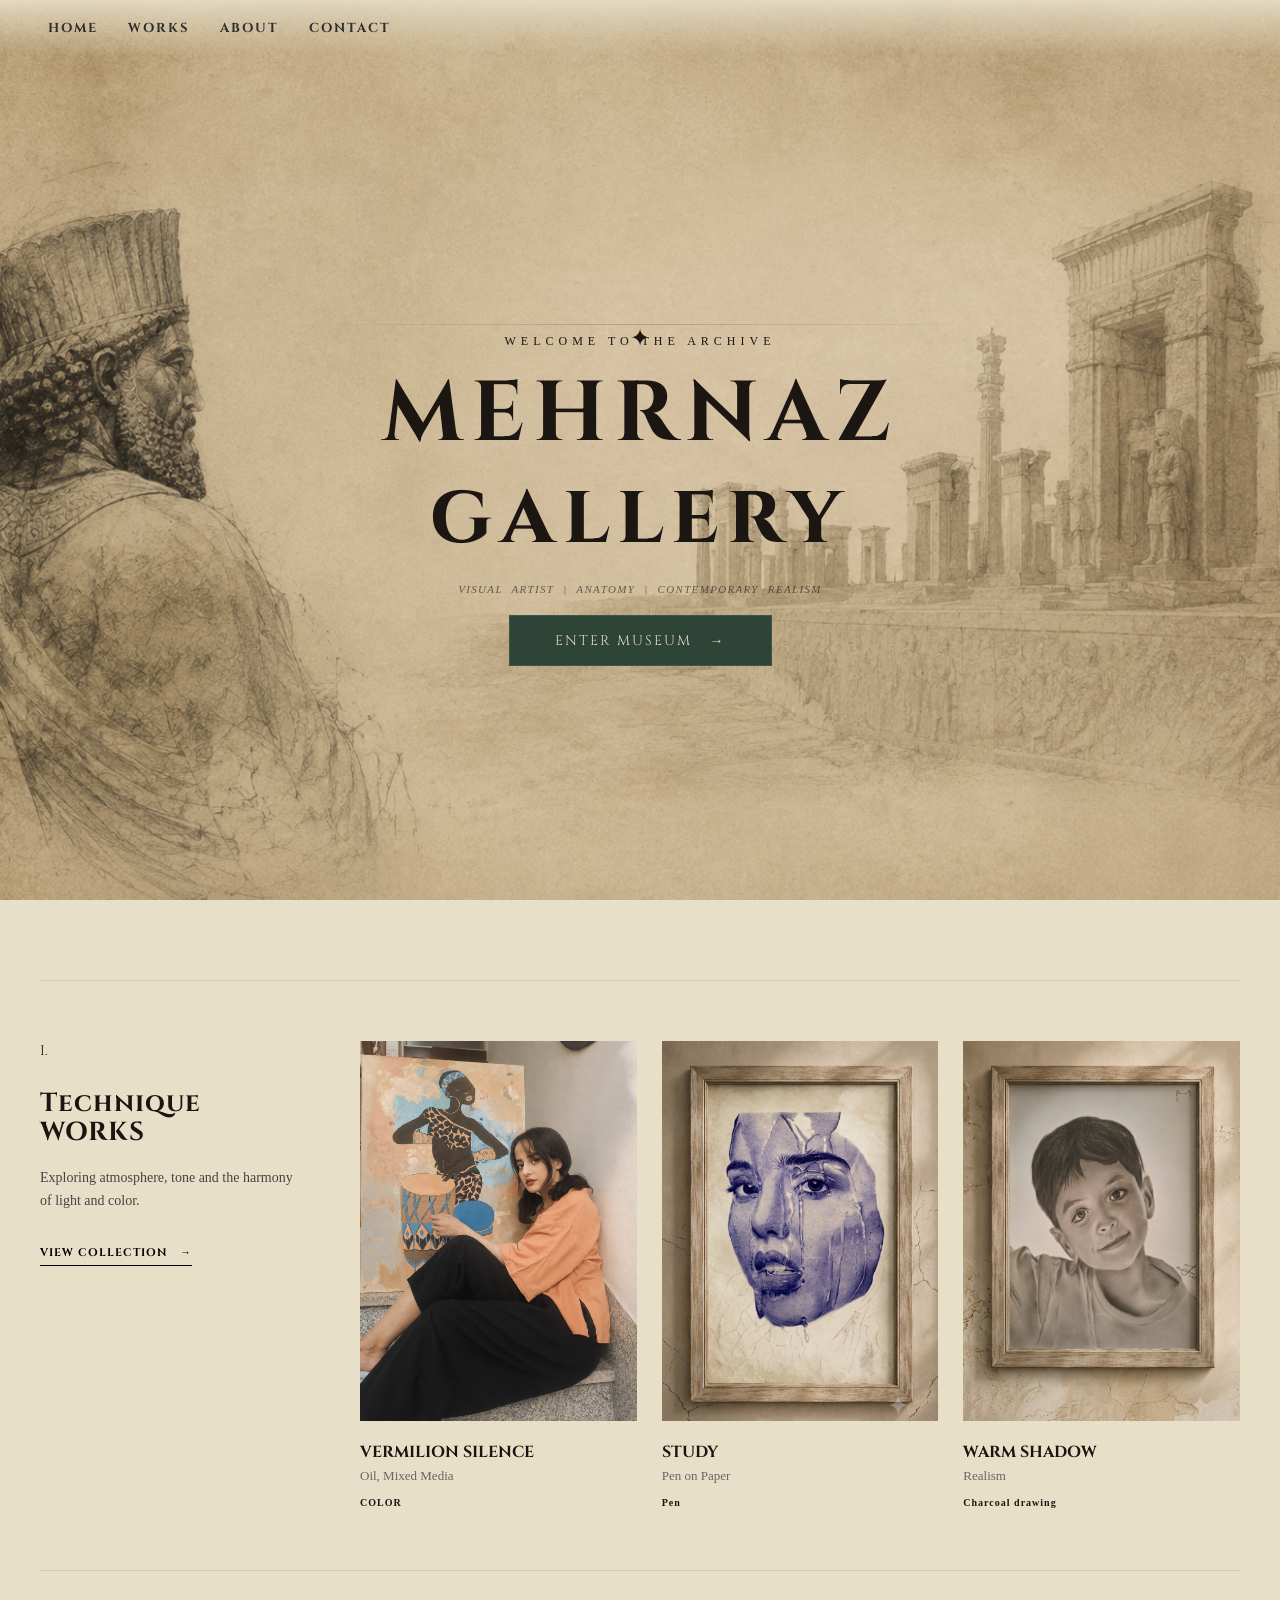
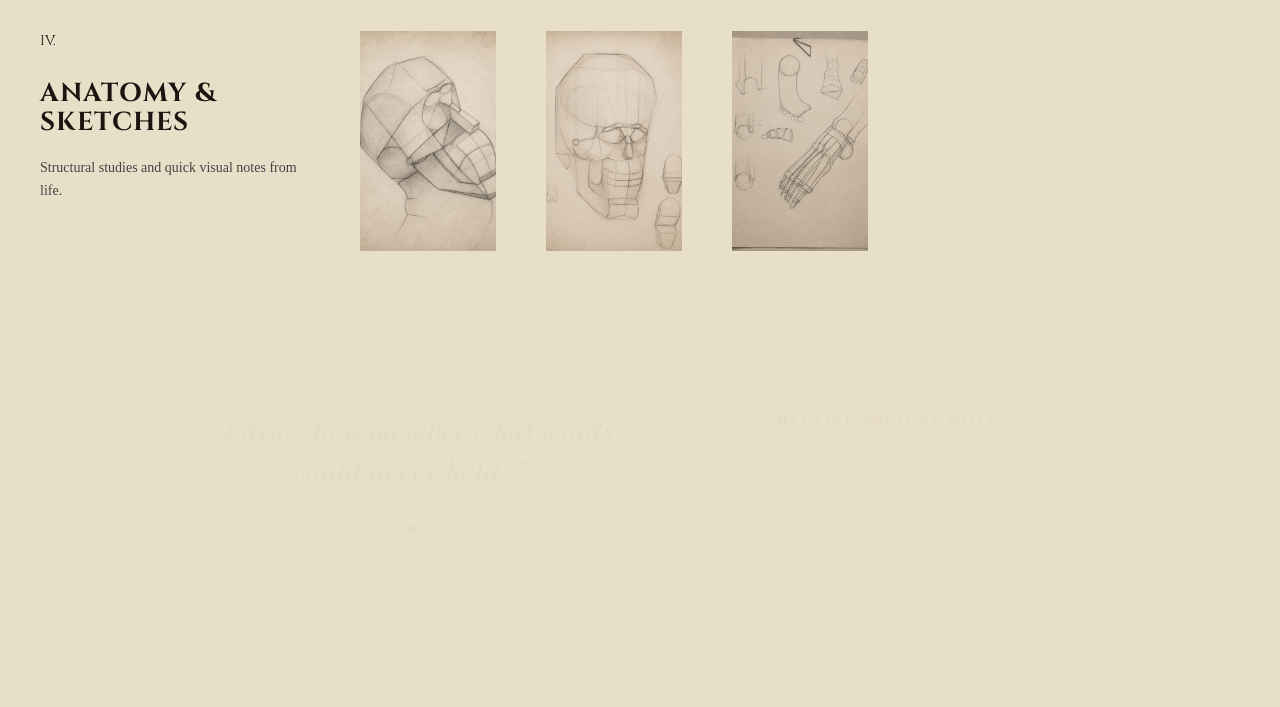
==== commit a2c8820f: "Update index.html" ====
--- a/index.html
+++ b/index.html
@@ -73,7 +73,7 @@
                     <img class="original-img" src="./wet.JPG" alt="">
                 </div>
                 <div class="card-info">
-                    <h3>OCHRE STUDY</h3>
+                    <h3> STUDY</h3>
                     <p>Pen on Paper</p>
                     <span class="cat-tag">Pen</span>
                 </div>
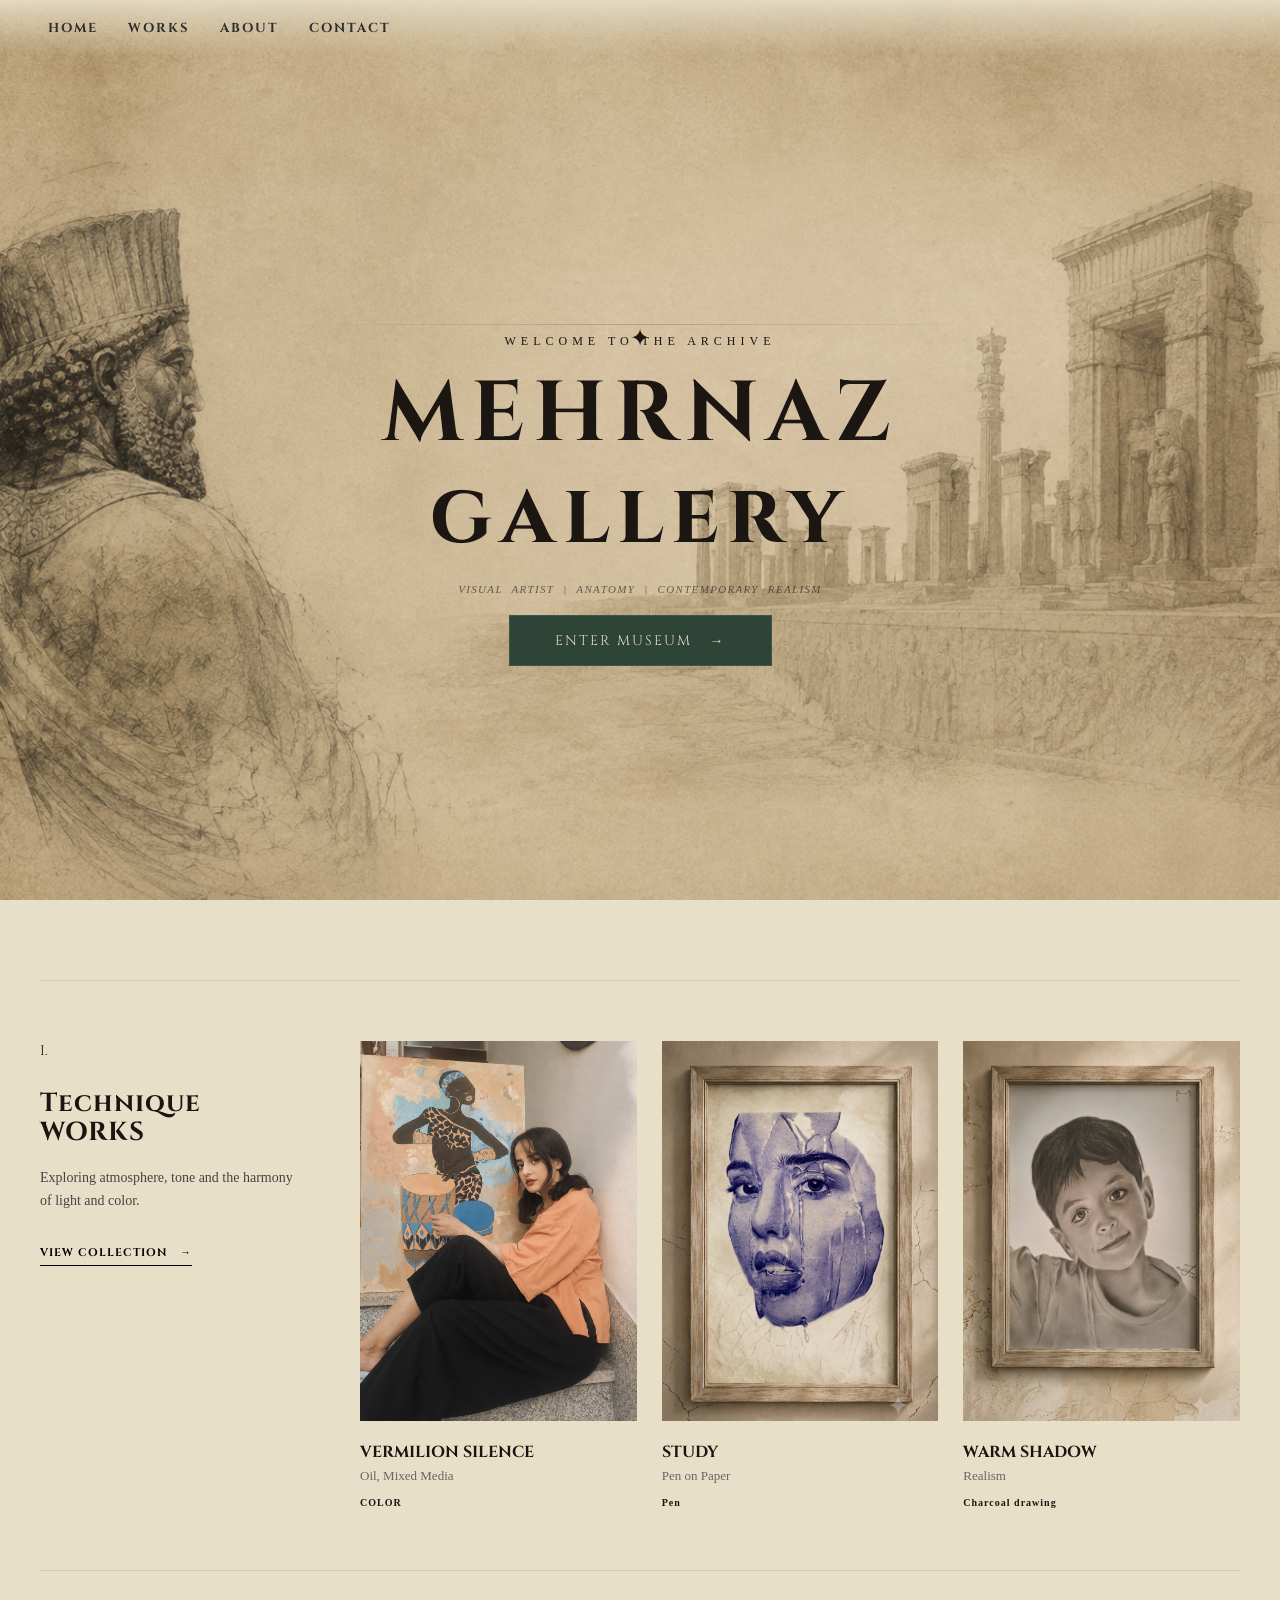
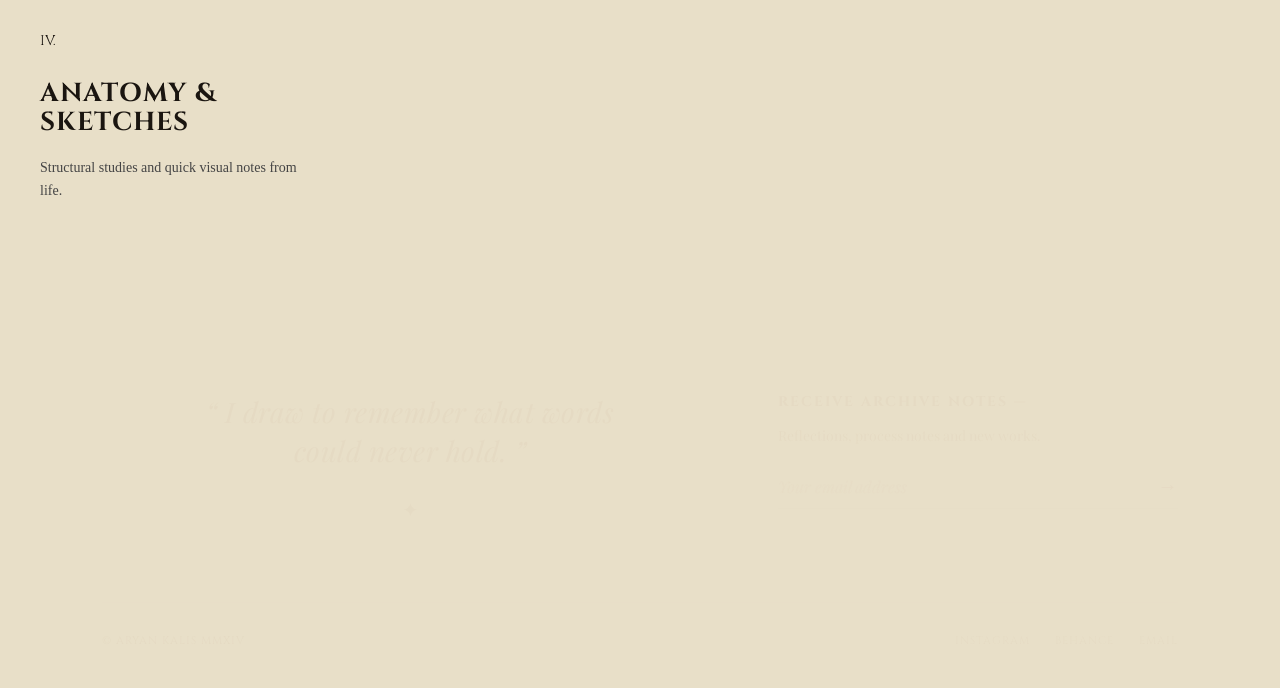
==== commit 68750ce1: "Update index.html" ====
--- a/index.html
+++ b/index.html
@@ -137,15 +137,15 @@
             <p class="row-desc">Structural studies and quick visual notes from life.</p>
             <!-- <a href="anatomy.html" class="view-collection">VIEW COLLECTION &nbsp; →</a> -->
         </aside>
-
+<!-- 
         <div class="grid-5-col">
             <div class="mini-thumb"><div class="hover-box"><img class="edited-img" src="./New folder/jom1.png"></div></div>
-            <div class="mini-thumb"><div class="hover-box"><img class="edited-img" src="./New folder/jom2.png"></div></div>
+            <div class="mini-thumb"><div class="hover-box"><img class="edited-img" src="./New folder/jom2.png"></div></div> -->
             <!-- <div class="mini-thumb"><div class="hover-box"><img class="edited-img" src="./New folder/pa1.png"><img class="original-img" src="https://images.unsplash.com/photo-1543857778-c4a1a3e0b2eb?w=300"></div></div> -->
             <!-- <div class="mini-thumb"><div class="hover-box"><img class="edited-img" src="./New folder/pa2.png"><img class="original-img" src="https://images.unsplash.com/photo-1544717297-fa15c390212a?w=300"></div></div> -->
-            <div class="mini-thumb"><div class="hover-box"><img class="edited-img" src="./New folder/pa3.png"></div></div>
-        </div>
-    </div>
+            <!-- <div class="mini-thumb"><div class="hover-box"><img class="edited-img" src="./New folder/pa3.png"></div></div> -->
+        <!-- </div>
+    </div> -->
 
 </section>
 <footer id="footer" class="site-footer">
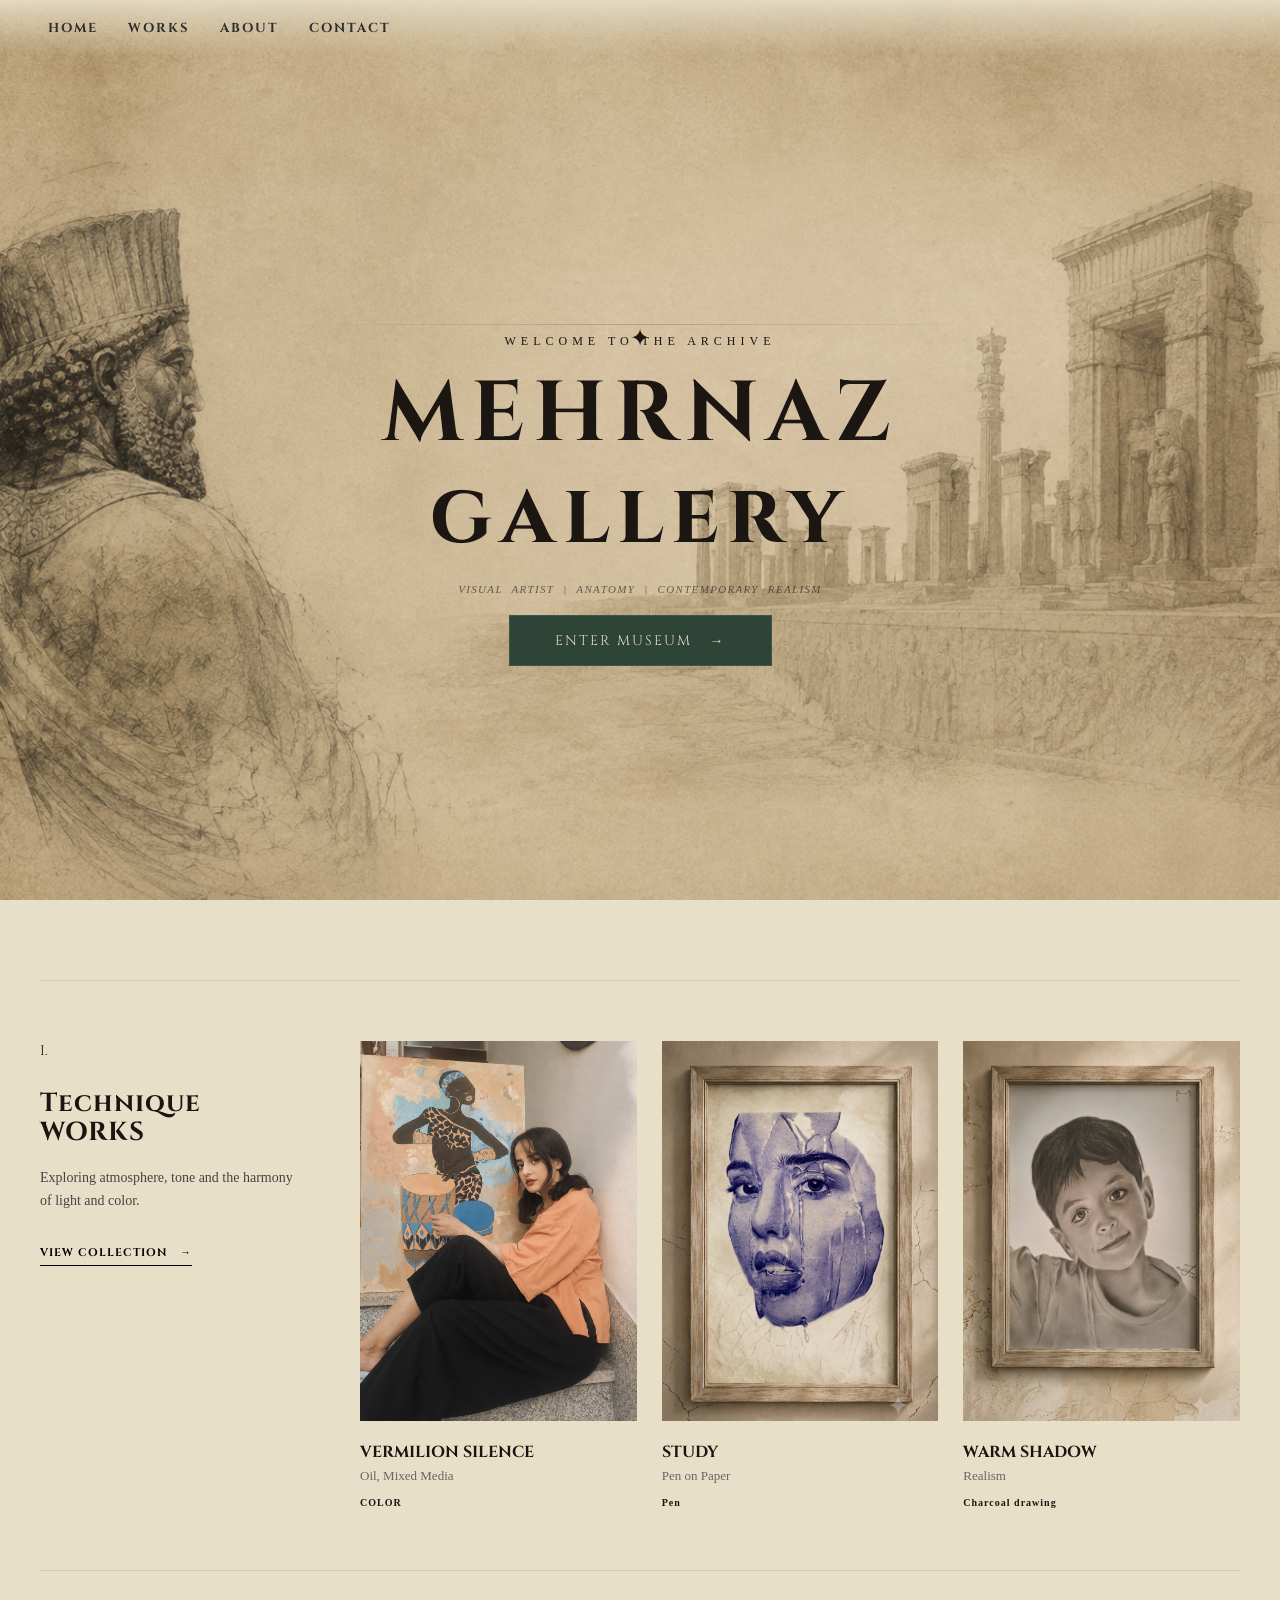
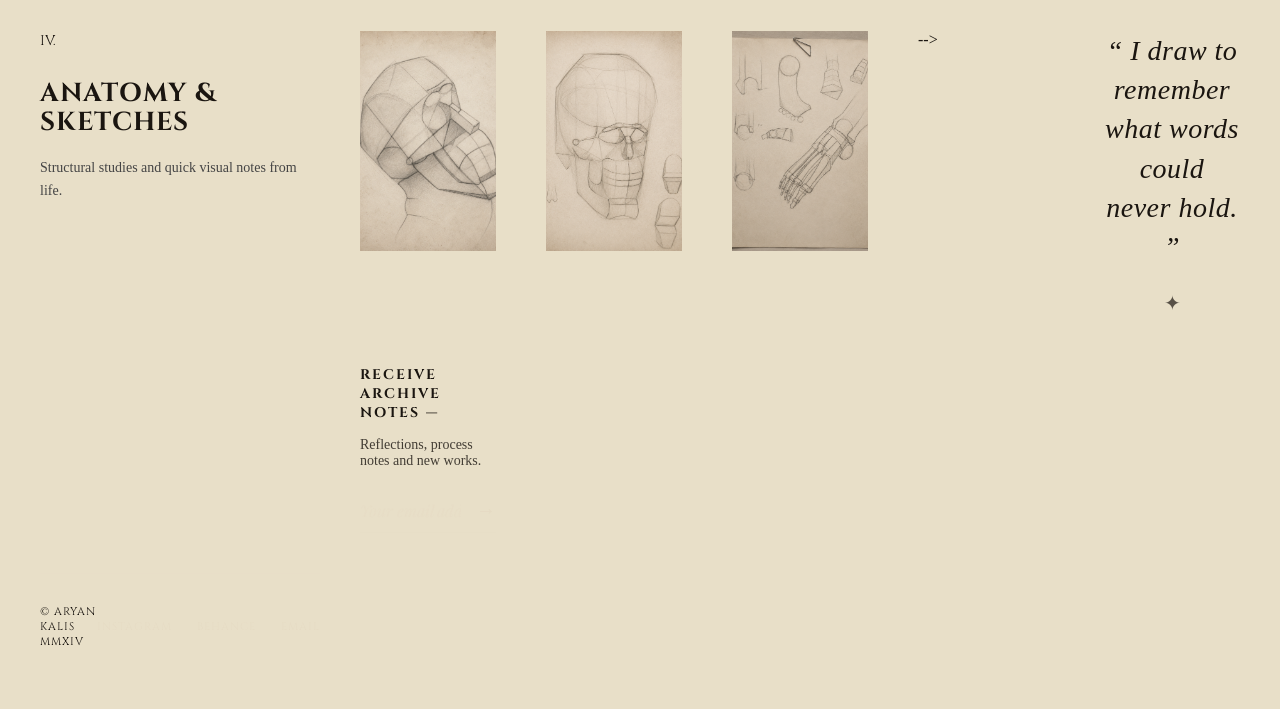
==== commit ac17b2f6: "Update index.html" ====
--- a/index.html
+++ b/index.html
@@ -137,15 +137,15 @@
             <p class="row-desc">Structural studies and quick visual notes from life.</p>
             <!-- <a href="anatomy.html" class="view-collection">VIEW COLLECTION &nbsp; →</a> -->
         </aside>
-<!-- 
+
         <div class="grid-5-col">
             <div class="mini-thumb"><div class="hover-box"><img class="edited-img" src="./New folder/jom1.png"></div></div>
-            <div class="mini-thumb"><div class="hover-box"><img class="edited-img" src="./New folder/jom2.png"></div></div> -->
+            <div class="mini-thumb"><div class="hover-box"><img class="edited-img" src="./New folder/jom2.png"></div></div>
             <!-- <div class="mini-thumb"><div class="hover-box"><img class="edited-img" src="./New folder/pa1.png"><img class="original-img" src="https://images.unsplash.com/photo-1543857778-c4a1a3e0b2eb?w=300"></div></div> -->
             <!-- <div class="mini-thumb"><div class="hover-box"><img class="edited-img" src="./New folder/pa2.png"><img class="original-img" src="https://images.unsplash.com/photo-1544717297-fa15c390212a?w=300"></div></div> -->
-            <!-- <div class="mini-thumb"><div class="hover-box"><img class="edited-img" src="./New folder/pa3.png"></div></div> -->
+            <div class="mini-thumb"><div class="hover-box"><img class="edited-img" src="./New folder/pa3.png"></div></div> -->
         <!-- </div>
-    </div> -->
+    </div>
 
 </section>
 <footer id="footer" class="site-footer">
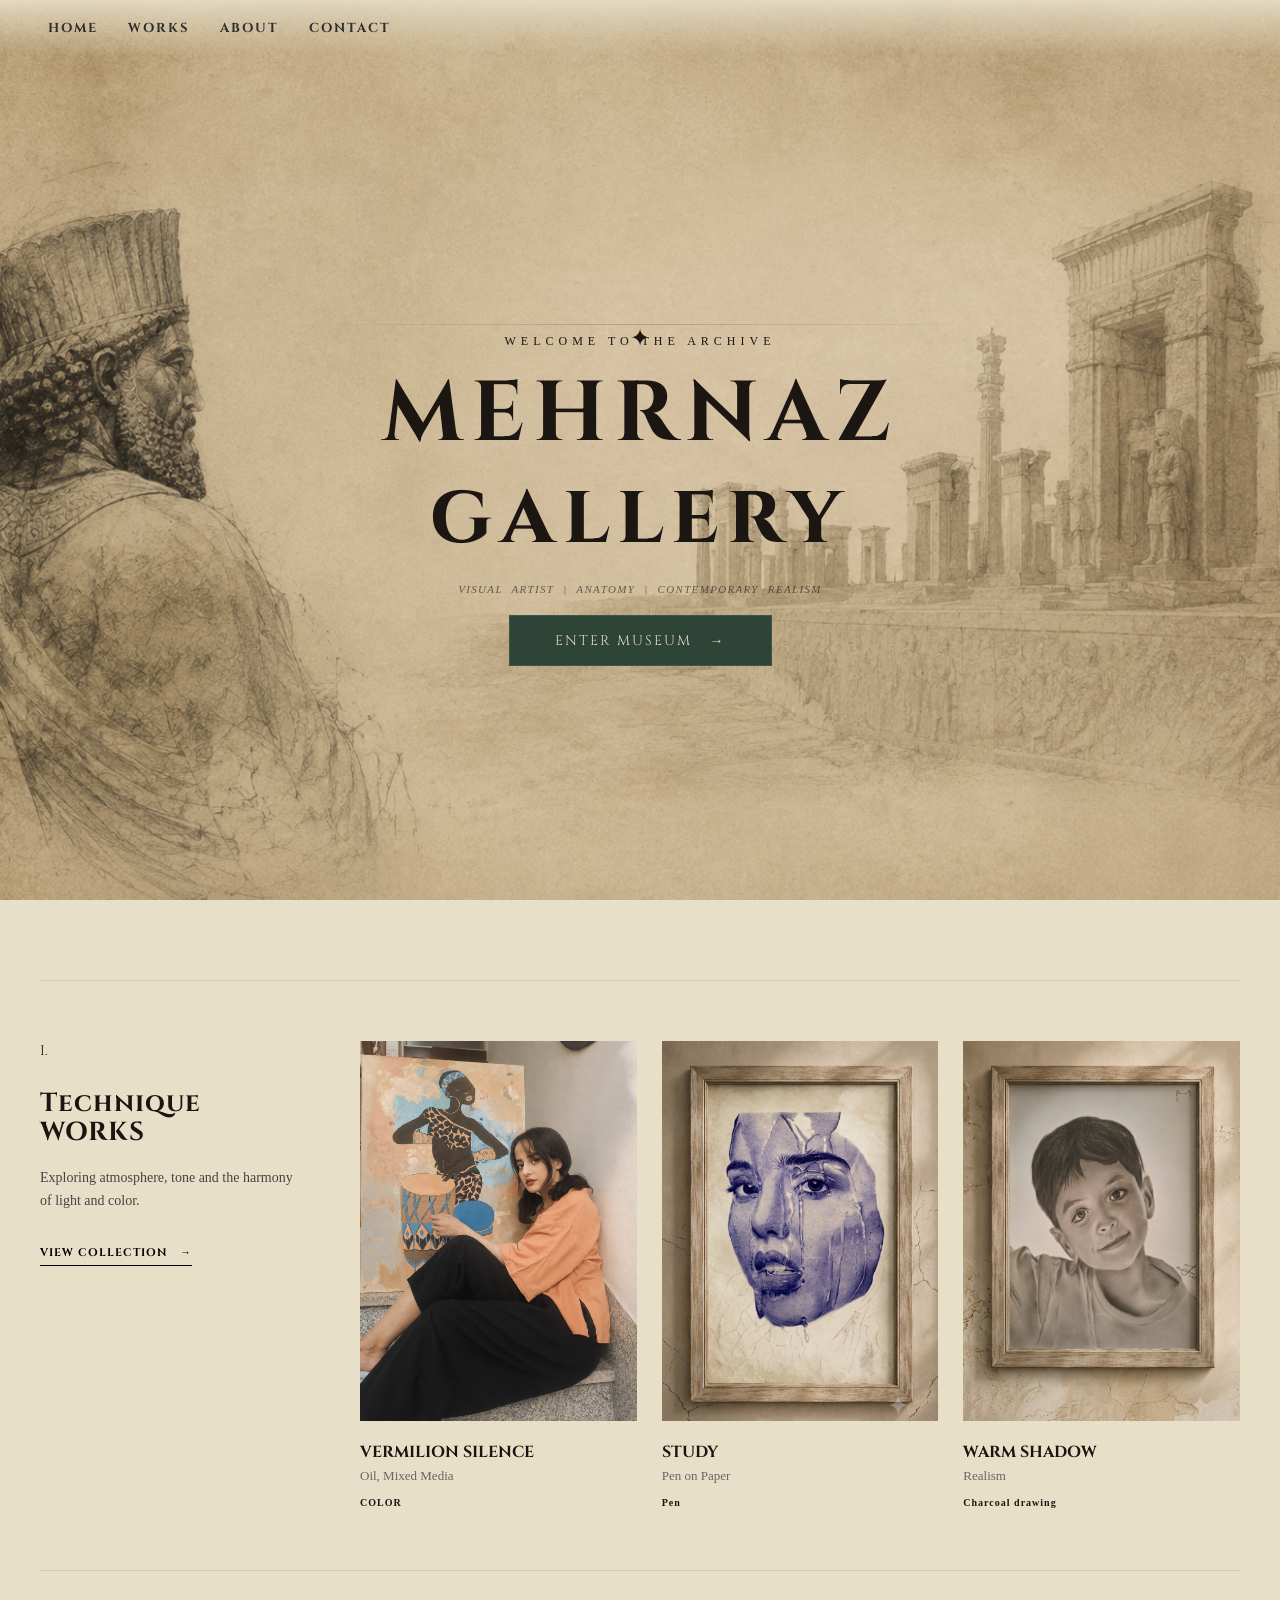
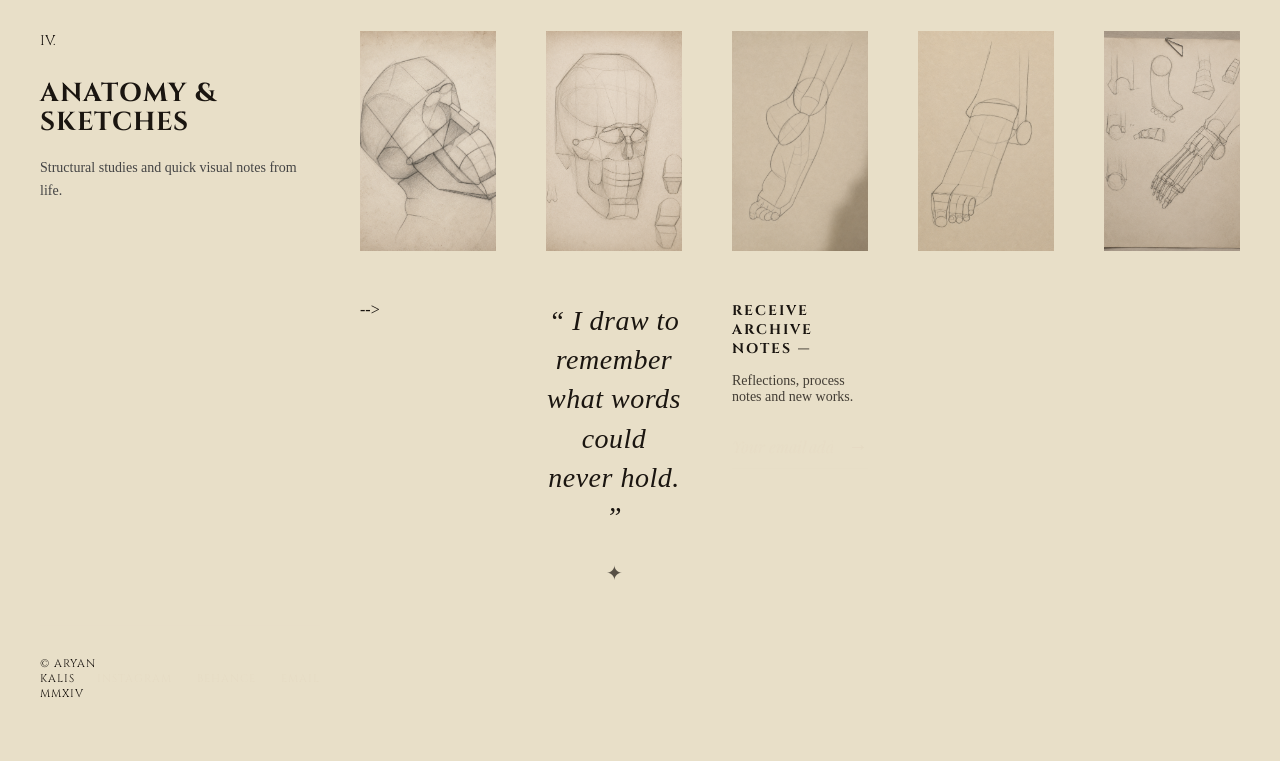
==== commit 4e563187: "Update index.html" ====
--- a/index.html
+++ b/index.html
@@ -141,8 +141,8 @@
         <div class="grid-5-col">
             <div class="mini-thumb"><div class="hover-box"><img class="edited-img" src="./New folder/jom1.png"></div></div>
             <div class="mini-thumb"><div class="hover-box"><img class="edited-img" src="./New folder/jom2.png"></div></div>
-            <!-- <div class="mini-thumb"><div class="hover-box"><img class="edited-img" src="./New folder/pa1.png"><img class="original-img" src="https://images.unsplash.com/photo-1543857778-c4a1a3e0b2eb?w=300"></div></div> -->
-            <!-- <div class="mini-thumb"><div class="hover-box"><img class="edited-img" src="./New folder/pa2.png"><img class="original-img" src="https://images.unsplash.com/photo-1544717297-fa15c390212a?w=300"></div></div> -->
+            <div class="mini-thumb"><div class="hover-box"><img class="edited-img" src="./New folder/file_000000008f4471f48e6d310564211dbd.png"><img class="original-img" src="https://images.unsplash.com/photo-1543857778-c4a1a3e0b2eb?w=300"></div></div>
+            <div class="mini-thumb"><div class="hover-box"><img class="edited-img" src="./New folder/file_00000000156471f48fde8d84625e0d98.png"><img class="original-img" src="https://images.unsplash.com/photo-1544717297-fa15c390212a?w=300"></div></div>
             <div class="mini-thumb"><div class="hover-box"><img class="edited-img" src="./New folder/pa3.png"></div></div> -->
         <!-- </div>
     </div>
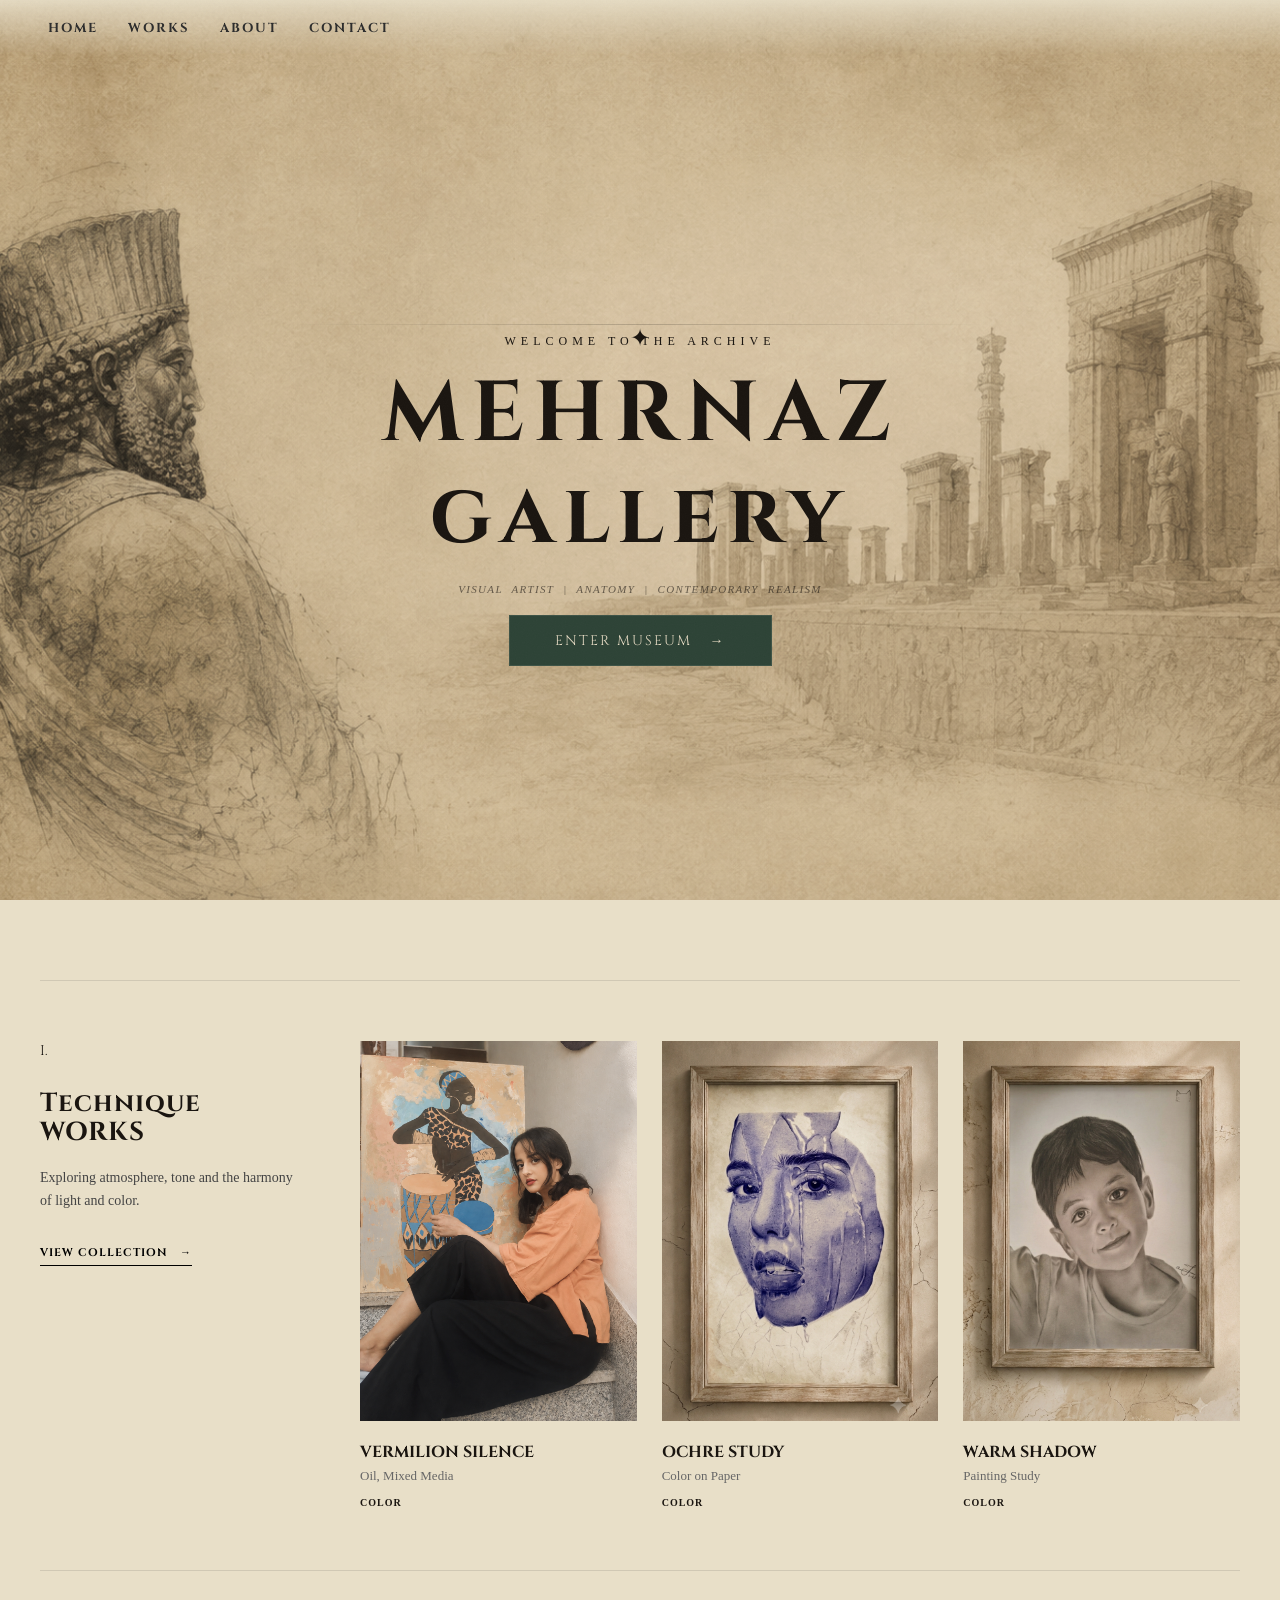
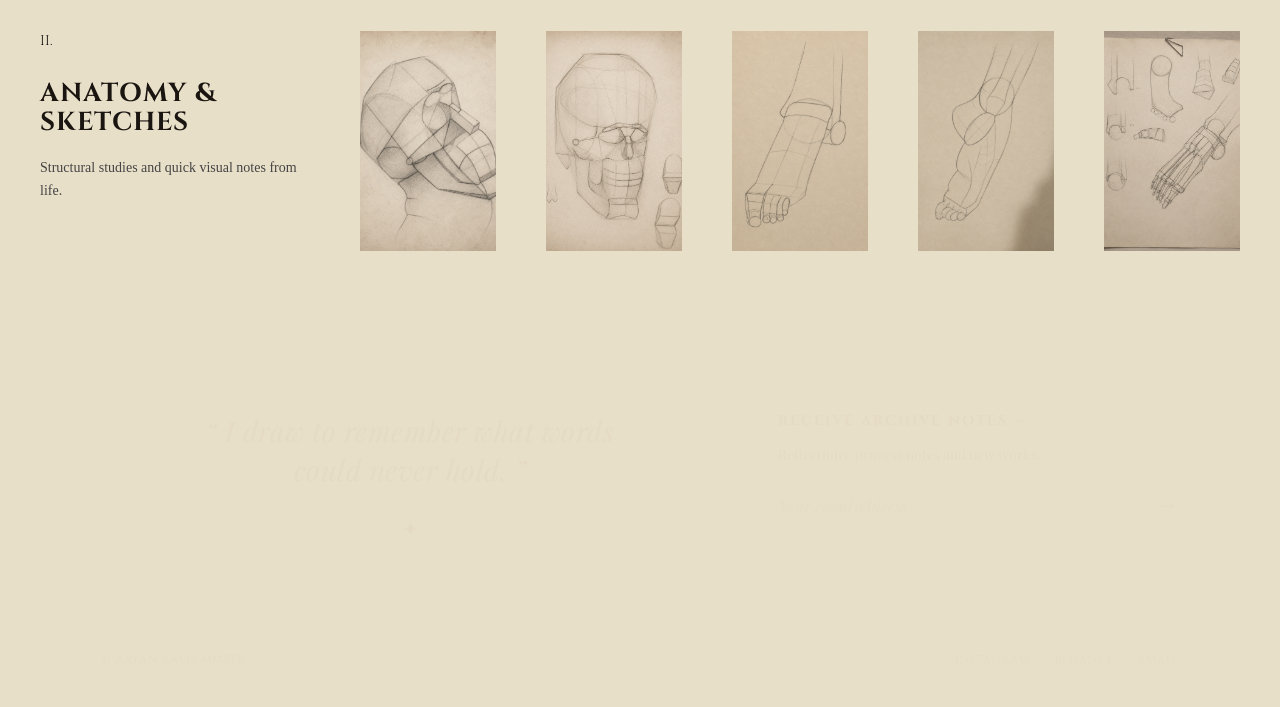
==== commit fe0a1b5b: "Add files via upload" ====
--- a/index.html
+++ b/index.html
@@ -73,9 +73,9 @@
                     <img class="original-img" src="./wet.JPG" alt="">
                 </div>
                 <div class="card-info">
-                    <h3> STUDY</h3>
-                    <p>Pen on Paper</p>
-                    <span class="cat-tag">Pen</span>
+                    <h3>OCHRE STUDY</h3>
+                    <p>Color on Paper</p>
+                    <span class="cat-tag">COLOR</span>
                 </div>
             </article>
             <!-- کارت بزرگ ۳ -->
@@ -86,8 +86,8 @@
                 </div>
                 <div class="card-info">
                     <h3>WARM SHADOW</h3>
-                    <p>Realism</p>
-                    <span class="cat-tag">Charcoal drawing</span>
+                    <p>Painting Study</p>
+                    <span class="cat-tag">COLOR</span>
                 </div>
             </article>
         </div>
@@ -132,7 +132,7 @@
     <!-- ردیف چهارم: کوچک (Anatomy & Sketch) ادغام شده -->
     <div class="archive-row row-small">
         <aside class="archive-sidebar">
-            <span class="roman-num">IV.</span>
+            <span class="roman-num">II.</span>
             <h2 class="row-title">ANATOMY &<br>SKETCHES</h2>
             <p class="row-desc">Structural studies and quick visual notes from life.</p>
             <!-- <a href="anatomy.html" class="view-collection">VIEW COLLECTION &nbsp; →</a> -->
@@ -141,10 +141,10 @@
         <div class="grid-5-col">
             <div class="mini-thumb"><div class="hover-box"><img class="edited-img" src="./New folder/jom1.png"></div></div>
             <div class="mini-thumb"><div class="hover-box"><img class="edited-img" src="./New folder/jom2.png"></div></div>
-            <div class="mini-thumb"><div class="hover-box"><img class="edited-img" src="./New folder/file_000000008f4471f48e6d310564211dbd.png"><img class="original-img" src="https://images.unsplash.com/photo-1543857778-c4a1a3e0b2eb?w=300"></div></div>
-            <div class="mini-thumb"><div class="hover-box"><img class="edited-img" src="./New folder/file_00000000156471f48fde8d84625e0d98.png"><img class="original-img" src="https://images.unsplash.com/photo-1544717297-fa15c390212a?w=300"></div></div>
-            <div class="mini-thumb"><div class="hover-box"><img class="edited-img" src="./New folder/pa3.png"></div></div> -->
-        <!-- </div>
+            <div class="mini-thumb"><div class="hover-box"><img class="edited-img" src="./New folder/file_00000000156471f48fde8d84625e0d98.png"></div></div>
+            <div class="mini-thumb"><div class="hover-box"><img class="edited-img" src="./New folder/file_000000008f4471f48e6d310564211dbd.png"></div></div>
+            <div class="mini-thumb"><div class="hover-box"><img class="edited-img" src="./New folder/pa3.png"></div></div>
+        </div>
     </div>
 
 </section>
@@ -183,4 +183,4 @@
     </div>
 </footer>
 </body>
-</html>
+</html>
